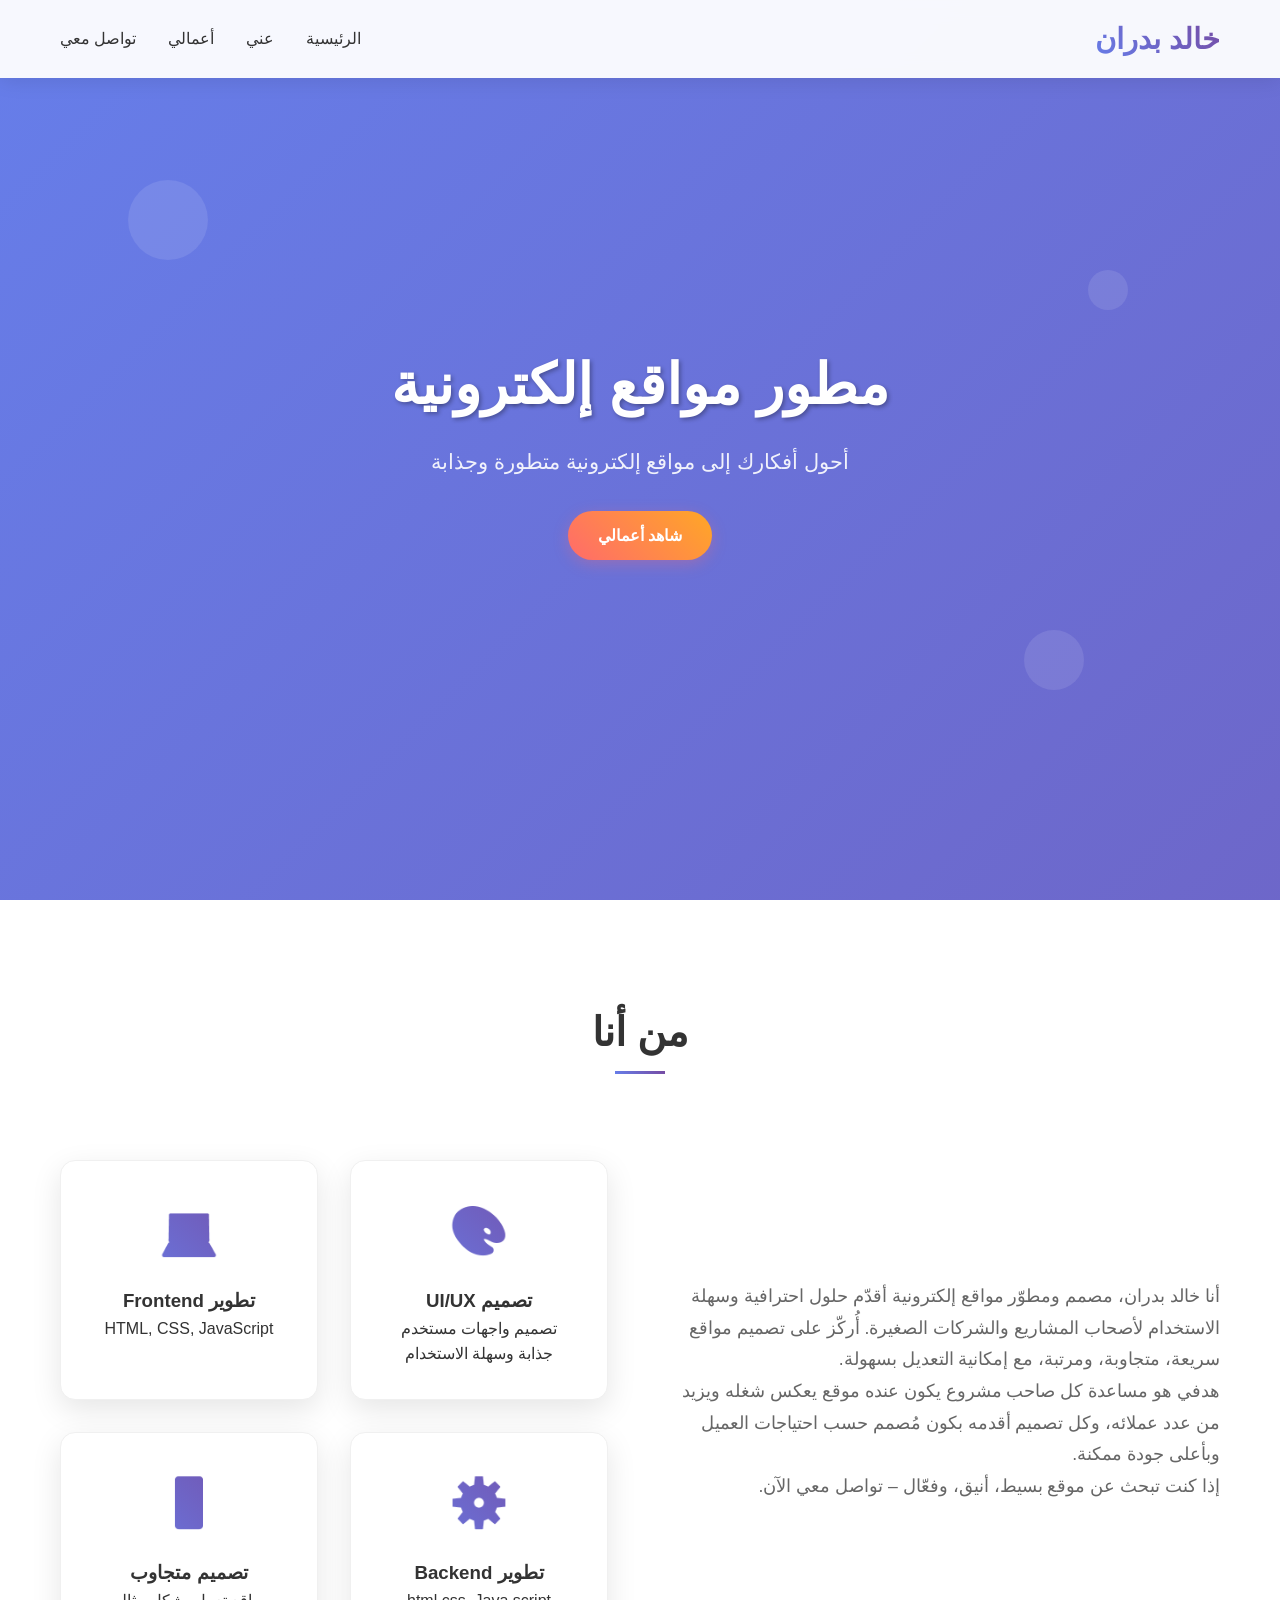
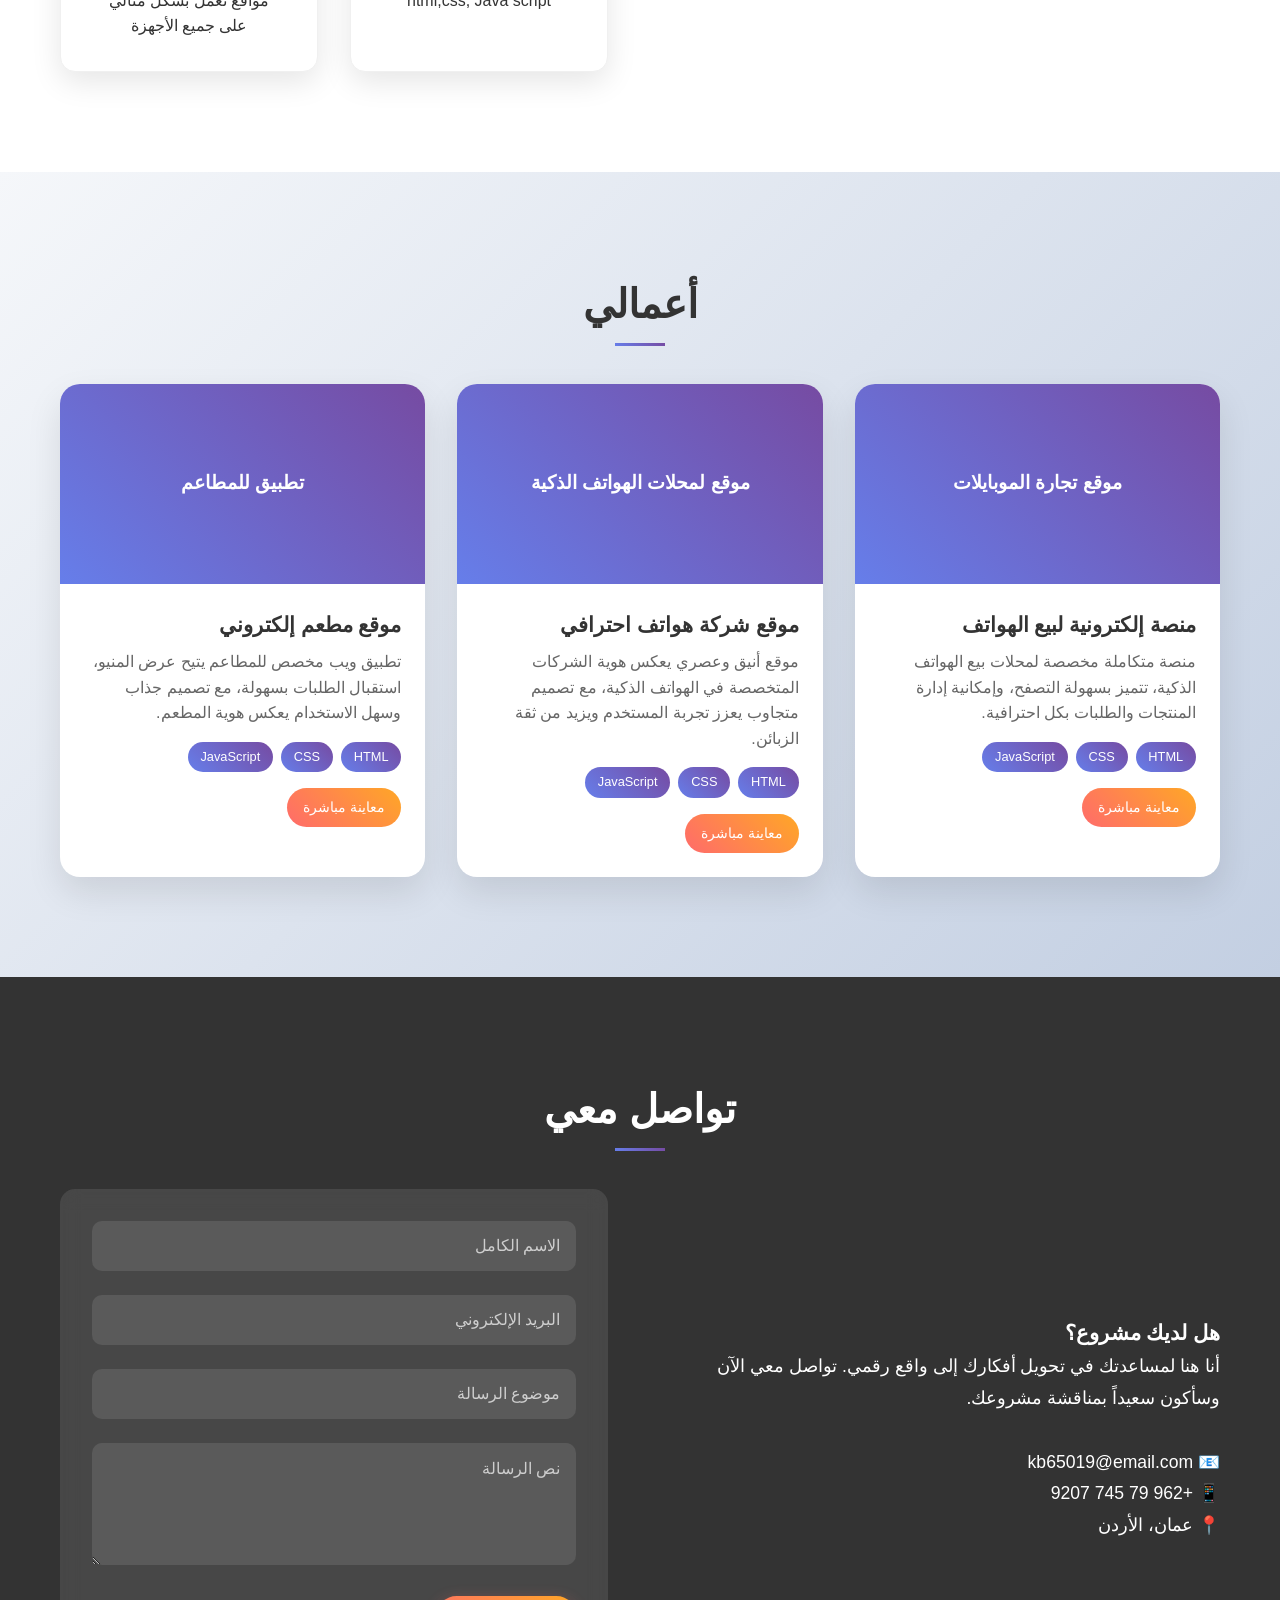
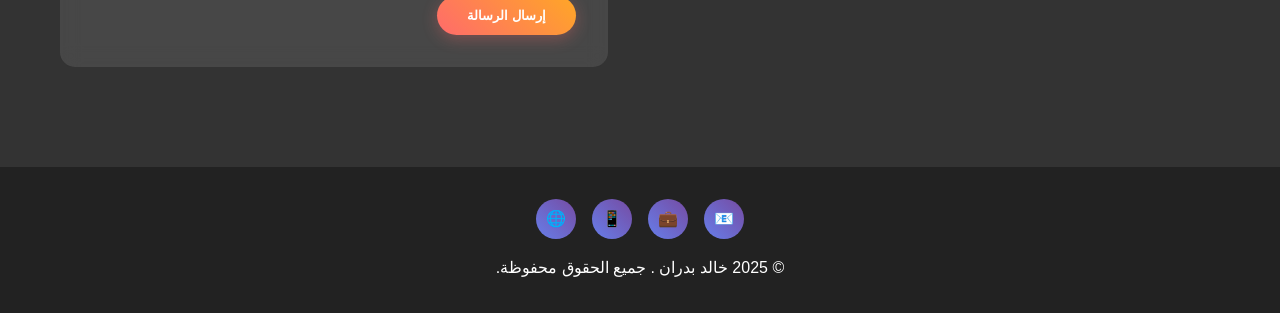
==== index.html @ 460229c9 "Add files via upload" ====
<!DOCTYPE html>
<html lang="ar" dir="rtl">
<head>
    <meta charset="UTF-8">
    <meta name="viewport" content="width=device-width, initial-scale=1.0">
    <title>خالد بدران - مطور مواقع إلكترونية</title>
    <style>
        * {
            margin: 0;
            padding: 0;
            box-sizing: border-box;
        }

        body {
            font-family: 'Cairo', 'Segoe UI', Tahoma, Geneva, Verdana, sans-serif;
            line-height: 1.6;
            color: #333;
            background: linear-gradient(135deg, #667eea 0%, #764ba2 100%);
            overflow-x: hidden;
        }

        .container {
            max-width: 1200px;
            margin: 0 auto;
            padding: 0 20px;
        }

        /* Header */
        header {
            position: fixed;
            top: 0;
            width: 100%;
            background: rgba(255, 255, 255, 0.95);
            backdrop-filter: blur(10px);
            z-index: 1000;
            padding: 1rem 0;
            box-shadow: 0 2px 20px rgba(0, 0, 0, 0.1);
            transition: all 0.3s ease;
        }

        nav {
            display: flex;
            justify-content: space-between;
            align-items: center;
        }

        .logo {
            font-size: 1.8rem;
            font-weight: bold;
            background: linear-gradient(45deg, #667eea, #764ba2);
            -webkit-background-clip: text;
            -webkit-text-fill-color: transparent;
            background-clip: text;
        }

        .nav-links {
            display: flex;
            list-style: none;
            gap: 2rem;
        }

        .nav-links a {
            text-decoration: none;
            color: #333;
            font-weight: 500;
            transition: all 0.3s ease;
            position: relative;
        }

        .nav-links a::after {
            content: '';
            position: absolute;
            bottom: -5px;
            left: 0;
            width: 0;
            height: 2px;
            background: linear-gradient(45deg, #667eea, #764ba2);
            transition: width 0.3s ease;
        }

        .nav-links a:hover::after {
            width: 100%;
        }

        /* Hero Section */
        .hero {
            height: 100vh;
            display: flex;
            align-items: center;
            position: relative;
            overflow: hidden;
        }

        .hero-content {
            text-align: center;
            color: white;
            z-index: 2;
            animation: fadeInUp 1s ease-out;
        }

        .hero h1 {
            font-size: 3.5rem;
            margin-bottom: 1rem;
            text-shadow: 2px 2px 4px rgba(0, 0, 0, 0.3);
        }

        .hero p {
            font-size: 1.3rem;
            margin-bottom: 2rem;
            opacity: 0.9;
        }

        .btn {
            display: inline-block;
            padding: 12px 30px;
            background: linear-gradient(45deg, #ff6b6b, #ffa726);
            color: white;
            text-decoration: none;
            border-radius: 50px;
            font-weight: bold;
            transition: all 0.3s ease;
            box-shadow: 0 4px 15px rgba(255, 107, 107, 0.3);
            border: none;
            cursor: pointer;
        }

        .btn:hover {
            transform: translateY(-2px);
            box-shadow: 0 8px 25px rgba(255, 107, 107, 0.4);
        }

        /* Floating Elements */
        .floating-element {
            position: absolute;
            background: rgba(255, 255, 255, 0.1);
            border-radius: 50%;
            animation: float 6s ease-in-out infinite;
        }

        .floating-element:nth-child(1) {
            width: 80px;
            height: 80px;
            top: 20%;
            left: 10%;
            animation-delay: 0s;
        }

        .floating-element:nth-child(2) {
            width: 60px;
            height: 60px;
            top: 70%;
            left: 80%;
            animation-delay: 2s;
        }

        .floating-element:nth-child(3) {
            width: 40px;
            height: 40px;
            top: 30%;
            left: 85%;
            animation-delay: 4s;
        }

        /* About Section */
        .about {
            padding: 100px 0;
            background: white;
        }

        .section-title {
            text-align: center;
            font-size: 2.5rem;
            margin-bottom: 3rem;
            color: #333;
            position: relative;
        }

        .section-title::after {
            content: '';
            position: absolute;
            bottom: -10px;
            left: 50%;
            transform: translateX(-50%);
            width: 50px;
            height: 3px;
            background: linear-gradient(45deg, #667eea, #764ba2);
        }

        .about-content {
            display: grid;
            grid-template-columns: 1fr 1fr;
            gap: 4rem;
            align-items: center;
        }

        .about-text {
            font-size: 1.1rem;
            line-height: 1.8;
            color: #666;
        }

        .skills {
            display: grid;
            grid-template-columns: repeat(auto-fit, minmax(250px, 1fr));
            gap: 2rem;
            margin-top: 3rem;
        }

        .skill-card {
            background: white;
            padding: 2rem;
            border-radius: 15px;
            text-align: center;
            box-shadow: 0 10px 30px rgba(0, 0, 0, 0.1);
            transition: all 0.3s ease;
            border: 1px solid #f0f0f0;
        }

        .skill-card:hover {
            transform: translateY(-10px);
            box-shadow: 0 20px 40px rgba(0, 0, 0, 0.15);
        }

        .skill-icon {
            font-size: 3rem;
            margin-bottom: 1rem;
            background: linear-gradient(45deg, #667eea, #764ba2);
            -webkit-background-clip: text;
            -webkit-text-fill-color: transparent;
            background-clip: text;
        }

        /* Portfolio Section */
        .portfolio {
            padding: 100px 0;
            background: linear-gradient(135deg, #f5f7fa 0%, #c3cfe2 100%);
        }

        .portfolio-grid {
            display: grid;
            grid-template-columns: repeat(auto-fit, minmax(350px, 1fr));
            gap: 2rem;
            margin-top: 3rem;
        }

        .portfolio-item {
            background: white;
            border-radius: 20px;
            overflow: hidden;
            box-shadow: 0 15px 35px rgba(0, 0, 0, 0.1);
            transition: all 0.3s ease;
            position: relative;
        }

        .portfolio-item:hover {
            transform: translateY(-10px);
            box-shadow: 0 25px 50px rgba(0, 0, 0, 0.15);
        }

        .portfolio-image {
            height: 200px;
            background: linear-gradient(45deg, #667eea, #764ba2);
            display: flex;
            align-items: center;
            justify-content: center;
            color: white;
            font-size: 1.2rem;
            font-weight: bold;
        }

        .portfolio-content {
            padding: 1.5rem;
        }

        .portfolio-content h3 {
            font-size: 1.3rem;
            margin-bottom: 0.5rem;
            color: #333;
        }

        .portfolio-content p {
            color: #666;
            margin-bottom: 1rem;
        }

        .portfolio-tech {
            display: flex;
            flex-wrap: wrap;
            gap: 0.5rem;
            margin-bottom: 1rem;
        }

        .tech-tag {
            background: linear-gradient(45deg, #667eea, #764ba2);
            color: white;
            padding: 0.3rem 0.8rem;
            border-radius: 20px;
            font-size: 0.8rem;
            font-weight: 500;
        }

        .portfolio-links {
            display: flex;
            gap: 1rem;
            margin-top: 1rem;
        }

        .portfolio-link {
            display: inline-block;
            padding: 0.5rem 1rem;
            background: linear-gradient(45deg, #667eea, #764ba2);
            color: white;
            text-decoration: none;
            border-radius: 25px;
            font-size: 0.9rem;
            font-weight: 500;
            transition: all 0.3s ease;
        }

        .portfolio-link:hover {
            transform: translateY(-2px);
            box-shadow: 0 5px 15px rgba(102, 126, 234, 0.3);
        }

        .portfolio-link.demo {
            background: linear-gradient(45deg, #ff6b6b, #ffa726);
        }

        .portfolio-link.code {
            background: linear-gradient(45deg, #4CAF50, #45a049);
        }

        /* Contact Section */
        .contact {
            padding: 100px 0;
            background: #333;
            color: white;
        }

        .contact-content {
            display: grid;
            grid-template-columns: 1fr 1fr;
            gap: 4rem;
            align-items: center;
        }

        .contact-info {
            font-size: 1.1rem;
            line-height: 1.8;
        }

        .contact-form {
            background: rgba(255, 255, 255, 0.1);
            padding: 2rem;
            border-radius: 15px;
            backdrop-filter: blur(10px);
        }

        .form-group {
            margin-bottom: 1.5rem;
        }

        .form-group input,
        .form-group textarea {
            width: 100%;
            padding: 1rem;
            border: none;
            border-radius: 10px;
            background: rgba(255, 255, 255, 0.1);
            color: white;
            font-size: 1rem;
            font-family: inherit;
        }

        .form-group input::placeholder,
        .form-group textarea::placeholder {
            color: rgba(255, 255, 255, 0.7);
        }

        .form-group input:focus,
        .form-group textarea:focus {
            outline: none;
            background: rgba(255, 255, 255, 0.2);
        }

        .form-status {
            margin-top: 1rem;
            padding: 1rem;
            border-radius: 10px;
            display: none;
        }

        .form-status.success {
            background: rgba(76, 175, 80, 0.2);
            border: 1px solid #4CAF50;
            color: #4CAF50;
        }

        .form-status.error {
            background: rgba(244, 67, 54, 0.2);
            border: 1px solid #f44336;
            color: #f44336;
        }

        /* Footer */
        footer {
            background: #222;
            color: white;
            text-align: center;
            padding: 2rem 0;
        }

        .social-links {
            display: flex;
            justify-content: center;
            gap: 1rem;
            margin-bottom: 1rem;
        }

        .social-links a {
            display: inline-block;
            width: 40px;
            height: 40px;
            background: linear-gradient(45deg, #667eea, #764ba2);
            color: white;
            text-decoration: none;
            border-radius: 50%;
            display: flex;
            align-items: center;
            justify-content: center;
            transition: all 0.3s ease;
        }

        .social-links a:hover {
            transform: translateY(-3px);
            box-shadow: 0 5px 15px rgba(102, 126, 234, 0.4);
        }

        /* Animations */
        @keyframes fadeInUp {
            from {
                opacity: 0;
                transform: translateY(30px);
            }
            to {
                opacity: 1;
                transform: translateY(0);
            }
        }

        @keyframes float {
            0%, 100% { transform: translateY(0px); }
            50% { transform: translateY(-20px); }
        }

        /* Responsive Design */
        @media (max-width: 768px) {
            .nav-links {
                display: none;
            }

            .hero h1 {
                font-size: 2.5rem;
            }

            .about-content,
            .contact-content {
                grid-template-columns: 1fr;
                gap: 2rem;
            }

            .portfolio-grid {
                grid-template-columns: 1fr;
            }

            .portfolio-links {
                flex-direction: column;
            }
        }

        /* Smooth Scrolling */
        html {
            scroll-behavior: smooth;
        }

        /* Loading Animation */
        .loading {
            position: fixed;
            top: 0;
            left: 0;
            width: 100%;
            height: 100%;
            background: linear-gradient(135deg, #667eea 0%, #764ba2 100%);
            display: flex;
            justify-content: center;
            align-items: center;
            z-index: 9999;
            animation: fadeOut 2s ease-in-out 1s forwards;
        }

        .loader {
            width: 50px;
            height: 50px;
            border: 3px solid rgba(255, 255, 255, 0.3);
            border-top: 3px solid white;
            border-radius: 50%;
            animation: spin 1s linear infinite;
        }

        @keyframes spin {
            0% { transform: rotate(0deg); }
            100% { transform: rotate(360deg); }
        }

        @keyframes fadeOut {
            to {
                opacity: 0;
                visibility: hidden;
            }
        }
    </style>
</head>
<body>
    <!-- Loading Screen -->
    <div class="loading">
        <div class="loader"></div>
    </div>

    <!-- Header -->
    <header>
        <nav class="container">
            <div class="logo">خالد بدران</div>
            <ul class="nav-links">
                <li><a href="#home">الرئيسية</a></li>
                <li><a href="#about">عني</a></li>
                <li><a href="#portfolio">أعمالي</a></li>
                <li><a href="#contact">تواصل معي</a></li>
            </ul>
        </nav>
    </header>

    <!-- Hero Section -->
    <section id="home" class="hero">
        <div class="floating-element"></div>
        <div class="floating-element"></div>
        <div class="floating-element"></div>
        <div class="container">
            <div class="hero-content">
                <h1>مطور مواقع إلكترونية</h1>
                <p>أحول أفكارك إلى مواقع إلكترونية متطورة وجذابة</p>
                <a href="#portfolio" class="btn">شاهد أعمالي</a>
            </div>
        </div>
    </section>

    <!-- About Section -->
    <section id="about" class="about">
        <div class="container">
            <h2 class="section-title">من أنا</h2>
            <div class="about-content">
                <div class="about-text">
                    <p>أنا خالد بدران، مصمم ومطوّر مواقع إلكترونية أقدّم حلول احترافية وسهلة الاستخدام لأصحاب المشاريع والشركات الصغيرة. أُركّز على تصميم مواقع سريعة، متجاوبة، ومرتبة، مع إمكانية التعديل بسهولة.</p>
                    <p>هدفي هو مساعدة كل صاحب مشروع يكون عنده موقع يعكس شغله ويزيد من عدد عملائه، وكل تصميم أقدمه بكون مُصمم حسب احتياجات العميل وبأعلى جودة ممكنة.</p>
                    <p>إذا كنت تبحث عن موقع بسيط، أنيق، وفعّال – تواصل معي الآن.</p>
                </div>
                <div class="skills">
                    <div class="skill-card">
                        <div class="skill-icon">🎨</div>
                        <h3>تصميم UI/UX</h3>
                        <p>تصميم واجهات مستخدم جذابة وسهلة الاستخدام</p>
                    </div>
                    <div class="skill-card">
                        <div class="skill-icon">💻</div>
                        <h3>تطوير Frontend</h3>
                        <p>HTML, CSS, JavaScript</p>
                    </div>
                    <div class="skill-card">
                        <div class="skill-icon">⚙️</div>
                        <h3>تطوير Backend</h3>
                        <p>html,css, Java script</p>
                    </div>
                    <div class="skill-card">
                        <div class="skill-icon">📱</div>
                        <h3>تصميم متجاوب</h3>
                        <p>مواقع تعمل بشكل مثالي على جميع الأجهزة</p>
                    </div>
                </div>
            </div>
        </div>
    </section>

<!-- Portfolio Section -->
<section id="portfolio" class="portfolio">
    <div class="container">
        <h2 class="section-title">أعمالي</h2>
        <div class="portfolio-grid">

            <!-- Project 1 -->
            <div class="portfolio-item">
                <div class="portfolio-image">موقع تجارة الموبايلات</div>
                <div class="portfolio-content">
                    <h3>منصة إلكترونية لبيع الهواتف</h3>
                    <p>منصة متكاملة مخصصة لمحلات بيع الهواتف الذكية، تتميز بسهولة التصفح، وإمكانية إدارة المنتجات والطلبات بكل احترافية.</p>
                    <div class="portfolio-tech">
                        <span class="tech-tag">HTML</span>
                        <span class="tech-tag">CSS</span>
                        <span class="tech-tag">JavaScript</span>
                    </div>
                    <div class="portfolio-links">
                        <a href="for phones.html" class="portfolio-link demo" target="_blank">معاينة مباشرة</a>
                    </div>
                </div>
            </div>

            <!-- Project 2 -->
            <div class="portfolio-item">
                <div class="portfolio-image">موقع لمحلات الهواتف الذكية</div>
                <div class="portfolio-content">
                    <h3>موقع شركة هواتف احترافي</h3>
                    <p>موقع أنيق وعصري يعكس هوية الشركات المتخصصة في الهواتف الذكية، مع تصميم متجاوب يعزز تجربة المستخدم ويزيد من ثقة الزبائن.</p>
                    <div class="portfolio-tech">
                        <span class="tech-tag">HTML</span>
                        <span class="tech-tag">CSS</span>
                        <span class="tech-tag">JavaScript</span>
                    </div>
                    <div class="portfolio-links">
                        <a href="زاويه apple.html" class="portfolio-link demo" target="_blank">معاينة مباشرة</a>
                    </div>
                </div>
            </div>

            <!-- Project 3 -->
            <div class="portfolio-item">
                <div class="portfolio-image">تطبيق للمطاعم</div>
                <div class="portfolio-content">
                    <h3>موقع مطعم إلكتروني</h3>
                    <p>تطبيق ويب مخصص للمطاعم يتيح عرض المنيو، استقبال الطلبات بسهولة، مع تصميم جذاب وسهل الاستخدام يعكس هوية المطعم.</p>
                    <div class="portfolio-tech">
                        <span class="tech-tag">HTML</span>
                        <span class="tech-tag">CSS</span>
                        <span class="tech-tag">JavaScript</span>
                    </div>
                    <div class="portfolio-links">
                        <a href="مطعم الذواقه.html" class="portfolio-link demo" target="_blank">معاينة مباشرة</a>
                    </div>
                </div>
            </div>

        </div>
    </div>
</section>


    <!-- Contact Section -->
    <section id="contact" class="contact">
        <div class="container">
            <h2 class="section-title" style="color: white;">تواصل معي</h2>
            <div class="contact-content">
                <div class="contact-info">
                    <h3>هل لديك مشروع؟</h3>
                    <p>أنا هنا لمساعدتك في تحويل أفكارك إلى واقع رقمي. تواصل معي الآن وسأكون سعيداً بمناقشة مشروعك.</p>
                    <div style="margin-top: 2rem;">
                        <p>📧 kb65019@email.com</p>
                        <p>📱 +962 79 745 9207</p>
                        <p>📍 عمان، الأردن</p>
                    </div>
                </div>
                <form class="contact-form" action="https://formspree.io/f/manwznpz" method="POST">
                    <div class="form-group">
                        <input type="text" name="name" placeholder="الاسم الكامل" required>
                    </div>
                    <div class="form-group">
                        <input type="email" name="email" placeholder="البريد الإلكتروني" required>
                    </div>
                    <div class="form-group">
                        <input type="text" name="subject" placeholder="موضوع الرسالة" required>
                    </div>
                    <div class="form-group">
                        <textarea name="message" rows="5" placeholder="نص الرسالة" required></textarea>
                    </div>
                    <button type="submit" class="btn">إرسال الرسالة</button>
                    <div class="form-status" id="form-status"></div>
                </form>
            </div>
        </div>
    </section>

    <!-- Footer -->
    <footer>
        <div class="container">
            <div class="social-links">
                <a href="mailto:kb65019@email.com" title="البريد الإلكتروني">📧</a>
                <a href="https://linkedin.com/in/khaledbadrann" title="LinkedIn" target="_blank">💼</a>
                <a href="https://wa.me/962797459207" title="WhatsApp" target="_blank">📱</a>
                <a href="https://github.com/khaledbadrann" title="GitHub" target="_blank">🌐</a>
            </div>
            <p>&copy; 2025 خالد بدران . جميع الحقوق محفوظة.</p>
        </div>
    </footer>

    <script>
       // Smooth scrolling for navigation links
document.querySelectorAll('a[href^="#"]').forEach(anchor => {
    anchor.addEventListener('click', function (e) {
        e.preventDefault();
        document.querySelector(this.getAttribute('href')).scrollIntoView({
            behavior: 'smooth'
        });
    });
});

// Header background on scroll
window.addEventListener('scroll', function() {
    const header = document.querySelector('header');
    if (window.scrollY > 100) {
        header.style.background = 'rgba(255, 255, 255, 0.98)';
    } else {
        header.style.background = 'rgba(255, 255, 255, 0.95)';
    }
});

// Form submission with Formspree
document.querySelector('.contact-form').addEventListener('submit', function(e) {
    e.preventDefault();

    const form = this;
    const formStatus = document.getElementById('form-status');
    const submitButton = form.querySelector('button[type="submit"]');

    // Show loading state
    submitButton.textContent = 'جارٍ الإرسال...';
    submitButton.disabled = true;

    // Get form data
    const formData = new FormData(form);

    // Submit to Formspree
    fetch(form.action, {
        method: 'POST',
        body: formData,
        headers: {
            'Accept': 'application/json'
        }
    })
    .then(response => {
        if (response.ok) {
            formStatus.textContent = 'تم إرسال الرسالة بنجاح! سأتواصل معك قريباً.';
            formStatus.className = 'form-status success';
            formStatus.style.display = 'block';
            form.reset();
        } else {
            throw new Error('فشل في إرسال الرسالة');
        }
    })
    .catch(error => {
        formStatus.textContent = 'حدث خطأ في إرسال الرسالة. يرجى المحاولة مرة أخرى.';
        formStatus.className = 'form-status error';
        formStatus.style.display = 'block';
    })
    .finally(() => {
        // Reset button state
        submitButton.textContent = 'إرسال الرسالة';
        submitButton.disabled = false;
    });
});
    </script>
</body>
</html>
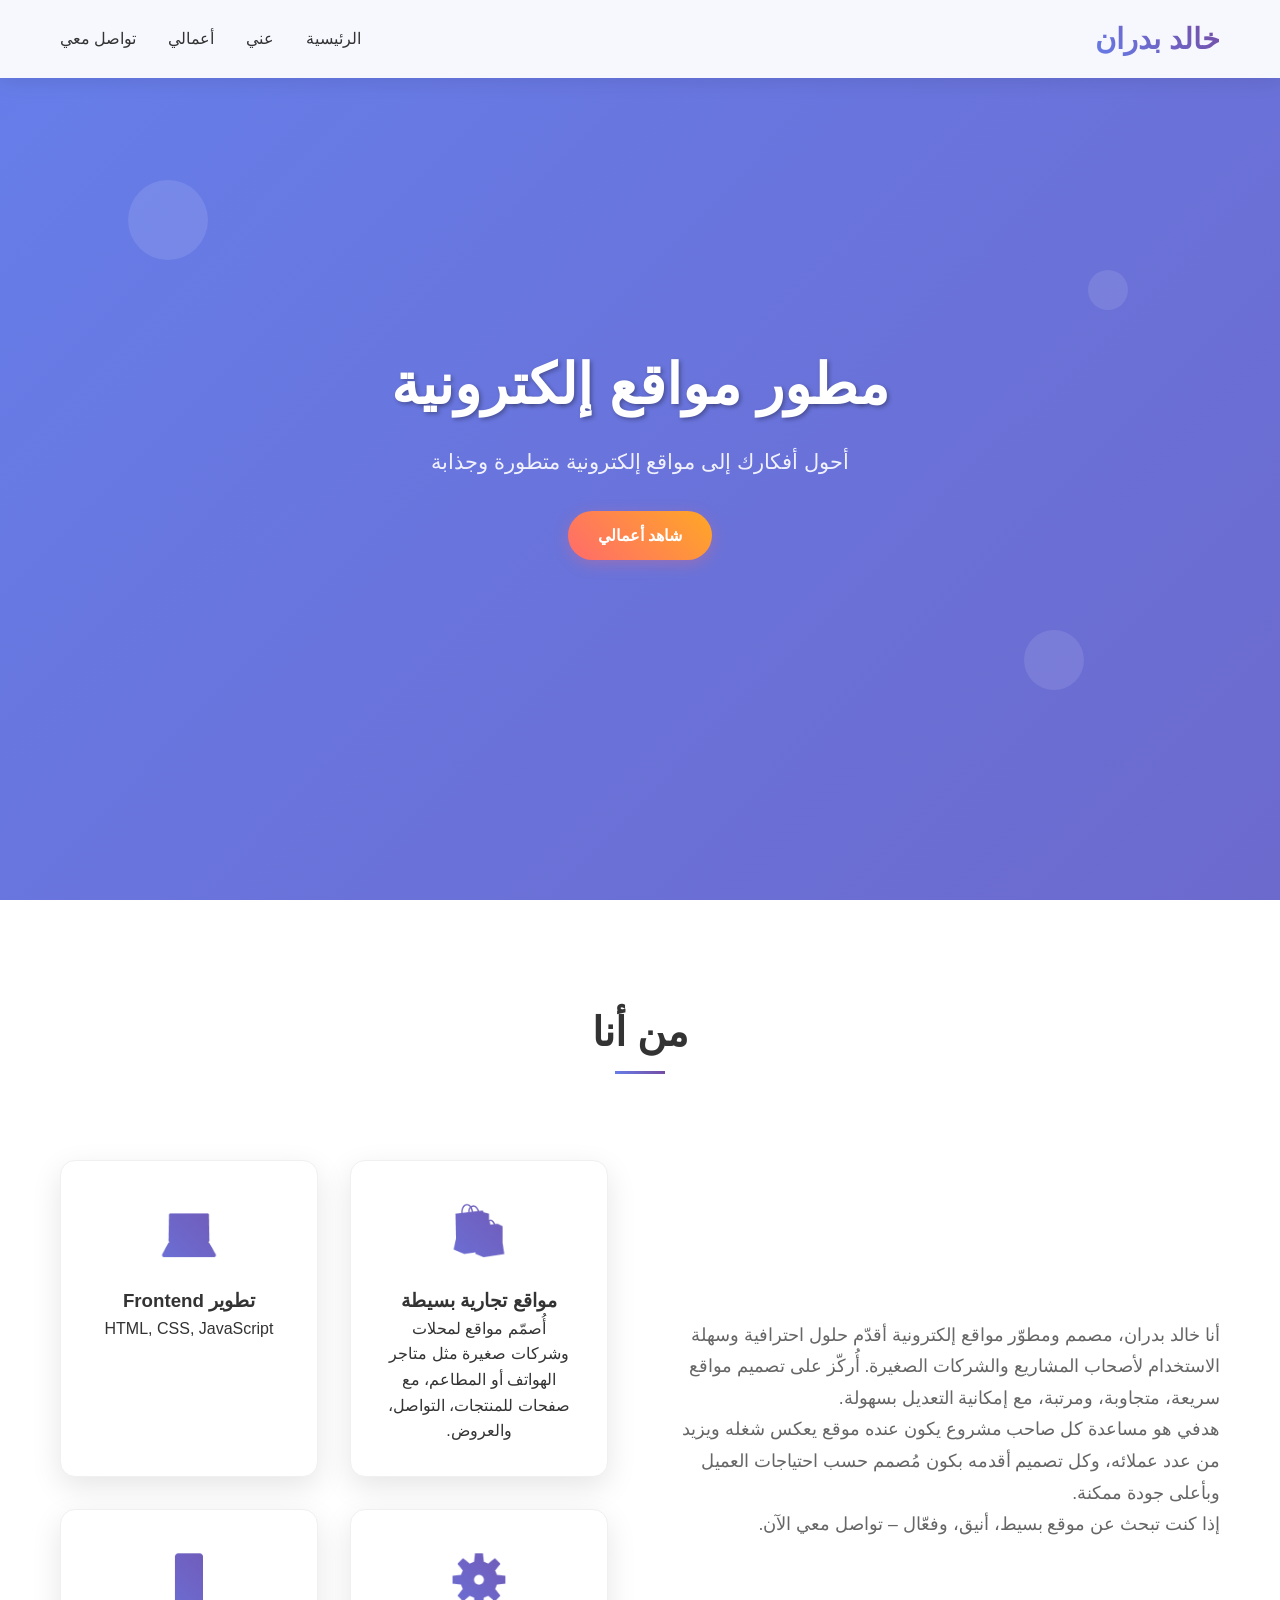
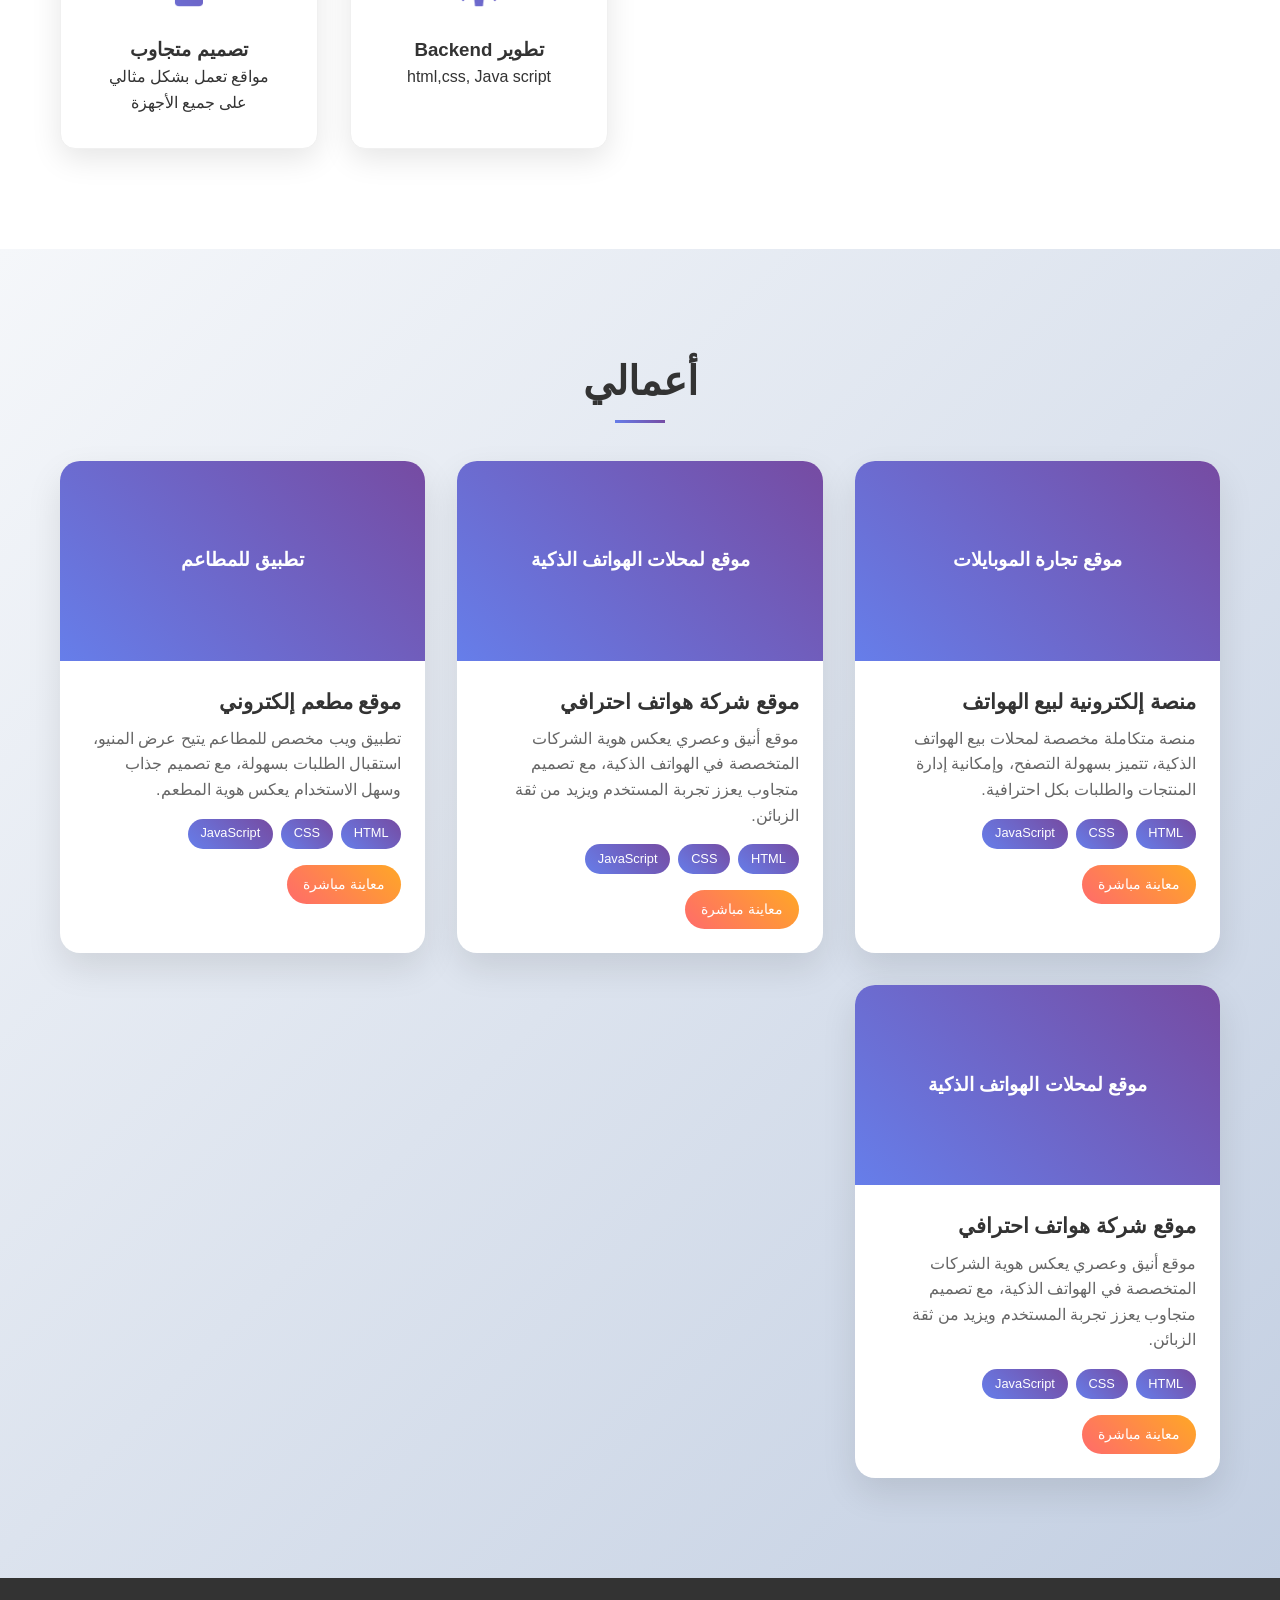
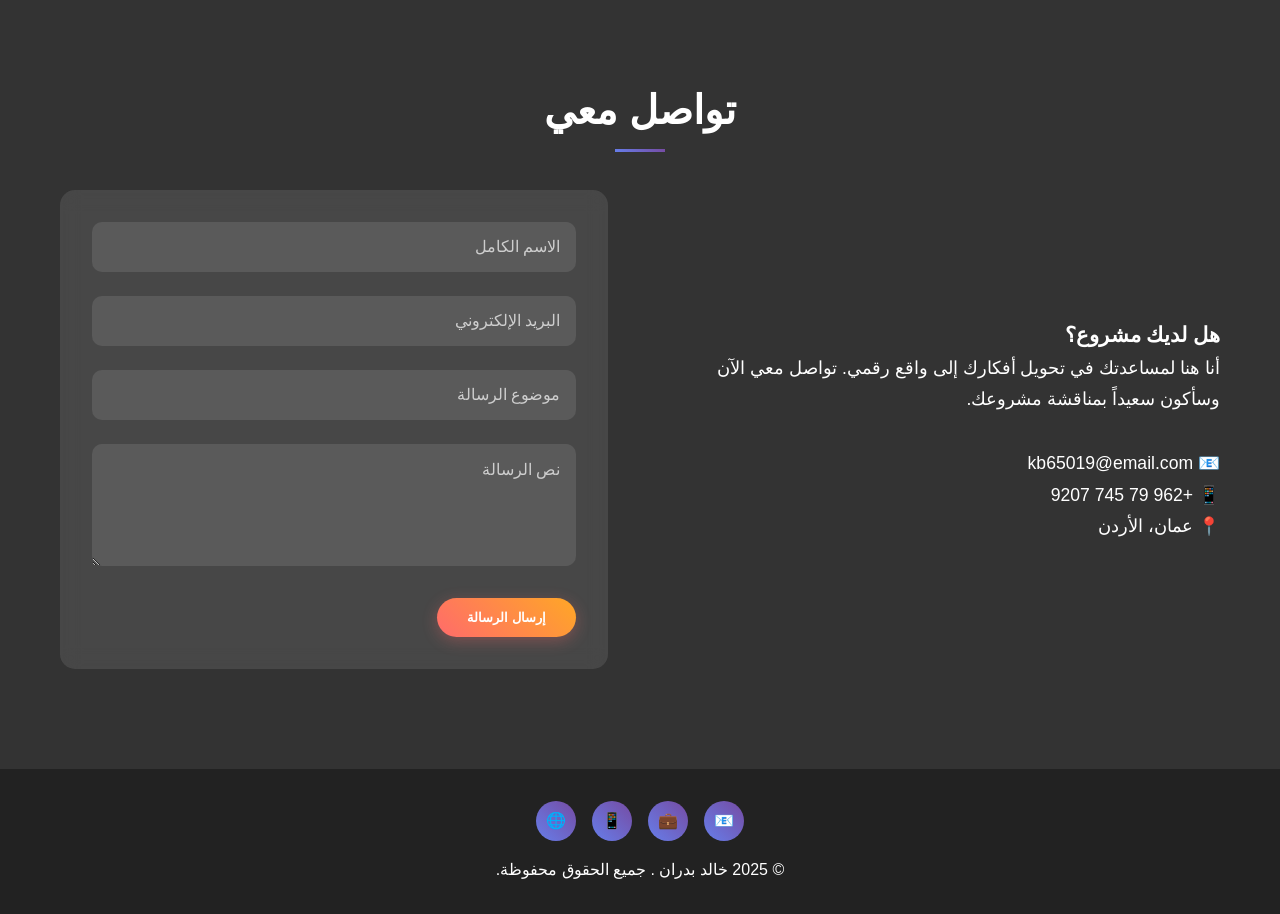
==== commit 1fad8e16: "Update index.html" ====
--- a/index.html
+++ b/index.html
@@ -565,9 +565,9 @@
                 </div>
                 <div class="skills">
                     <div class="skill-card">
-                        <div class="skill-icon">🎨</div>
-                        <h3>تصميم UI/UX</h3>
-                        <p>تصميم واجهات مستخدم جذابة وسهلة الاستخدام</p>
+                        <div class="skill-icon">🛍️</div>
+                        <h3>مواقع تجارية بسيطة</h3>
+                        <p>أُصمّم مواقع لمحلات وشركات صغيرة مثل متاجر الهواتف أو المطاعم، مع صفحات للمنتجات، التواصل، والعروض.</p>
                     </div>
                     <div class="skill-card">
                         <div class="skill-icon">💻</div>
@@ -642,6 +642,21 @@
                     </div>
                     <div class="portfolio-links">
                         <a href="مطعم الذواقه.html" class="portfolio-link demo" target="_blank">معاينة مباشرة</a>
+                    </div>
+                </div>
+            </div>
+                     <div class="portfolio-item">
+                <div class="portfolio-image">موقع لمحلات الهواتف الذكية</div>
+                <div class="portfolio-content">
+                    <h3>موقع شركة هواتف احترافي</h3>
+                    <p>موقع أنيق وعصري يعكس هوية الشركات المتخصصة في الهواتف الذكية، مع تصميم متجاوب يعزز تجربة المستخدم ويزيد من ثقة الزبائن.</p>
+                    <div class="portfolio-tech">
+                        <span class="tech-tag">HTML</span>
+                        <span class="tech-tag">CSS</span>
+                        <span class="tech-tag">JavaScript</span>
+                    </div>
+                    <div class="portfolio-links">
+                        <a href="tikzon.html" class="portfolio-link demo" target="_blank">معاينة مباشرة</a>
                     </div>
                 </div>
             </div>
@@ -765,4 +780,4 @@
 });
     </script>
 </body>
-</html>+</html>
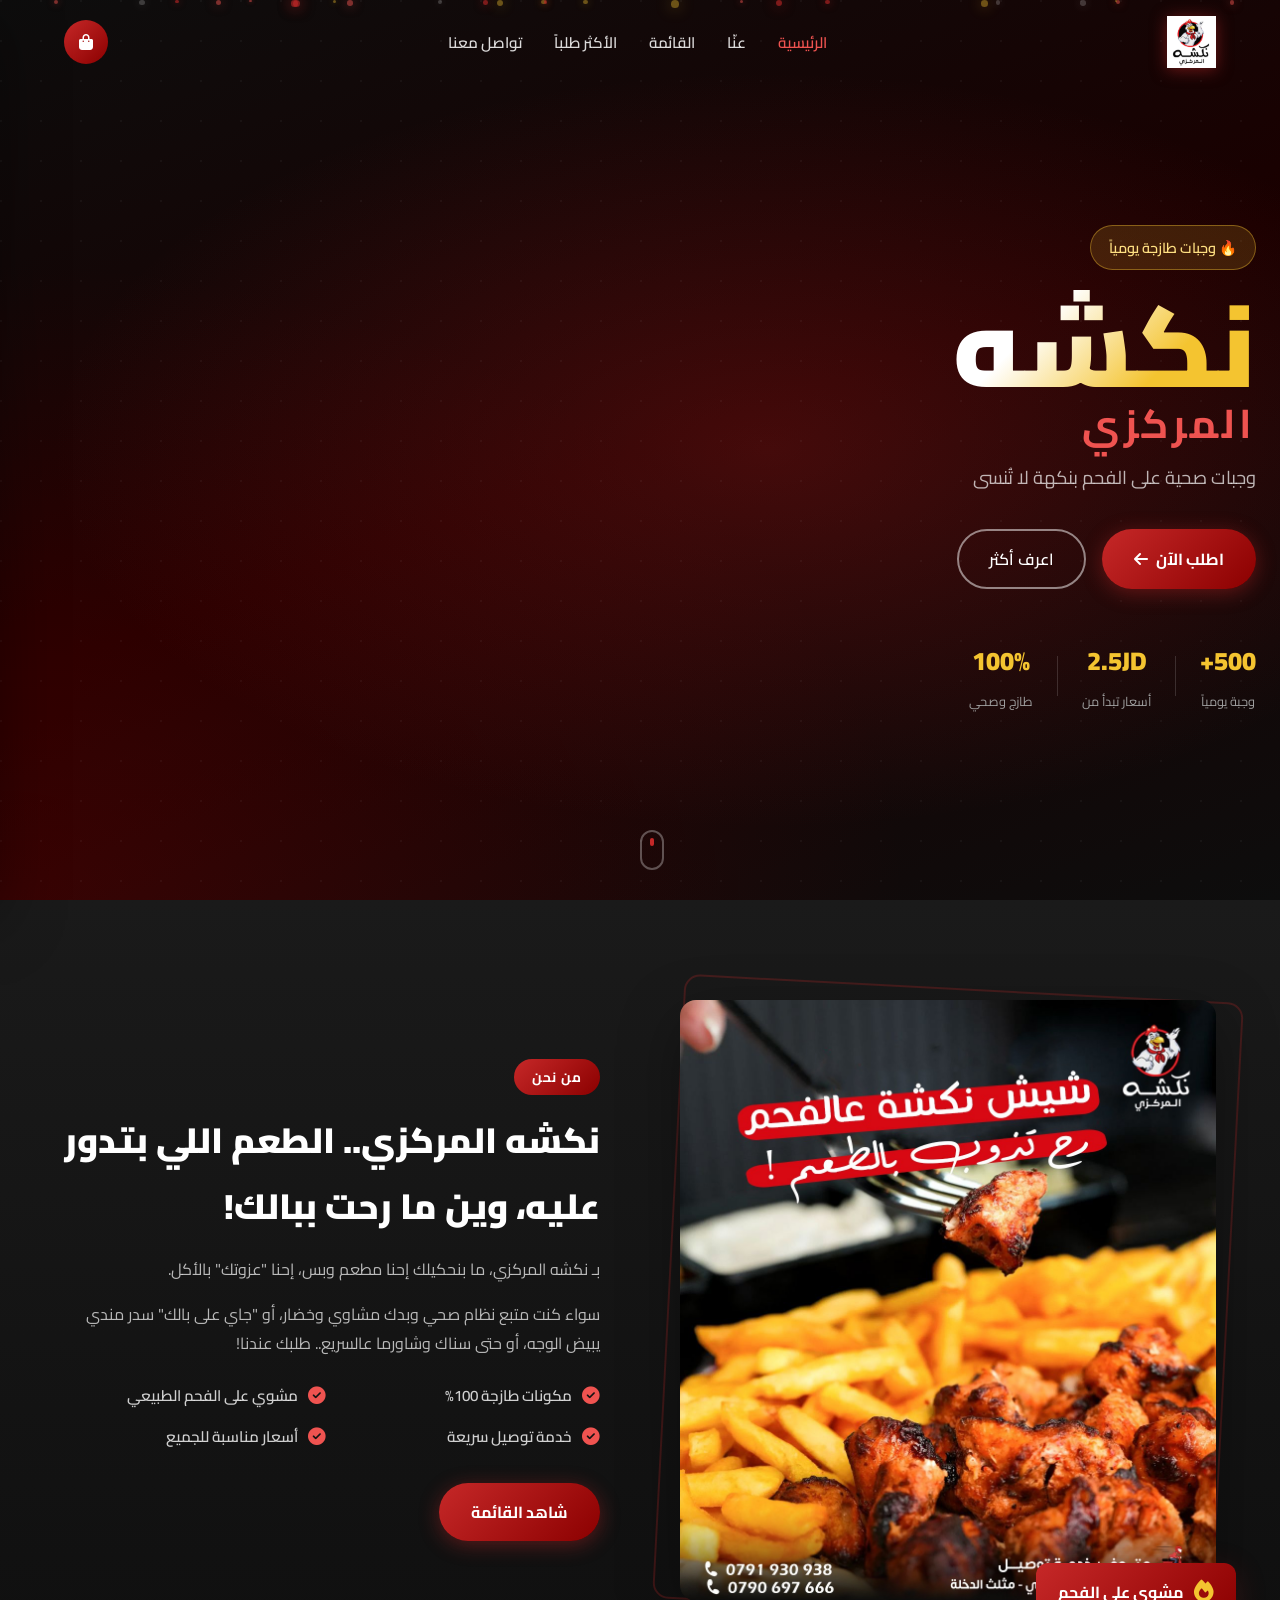
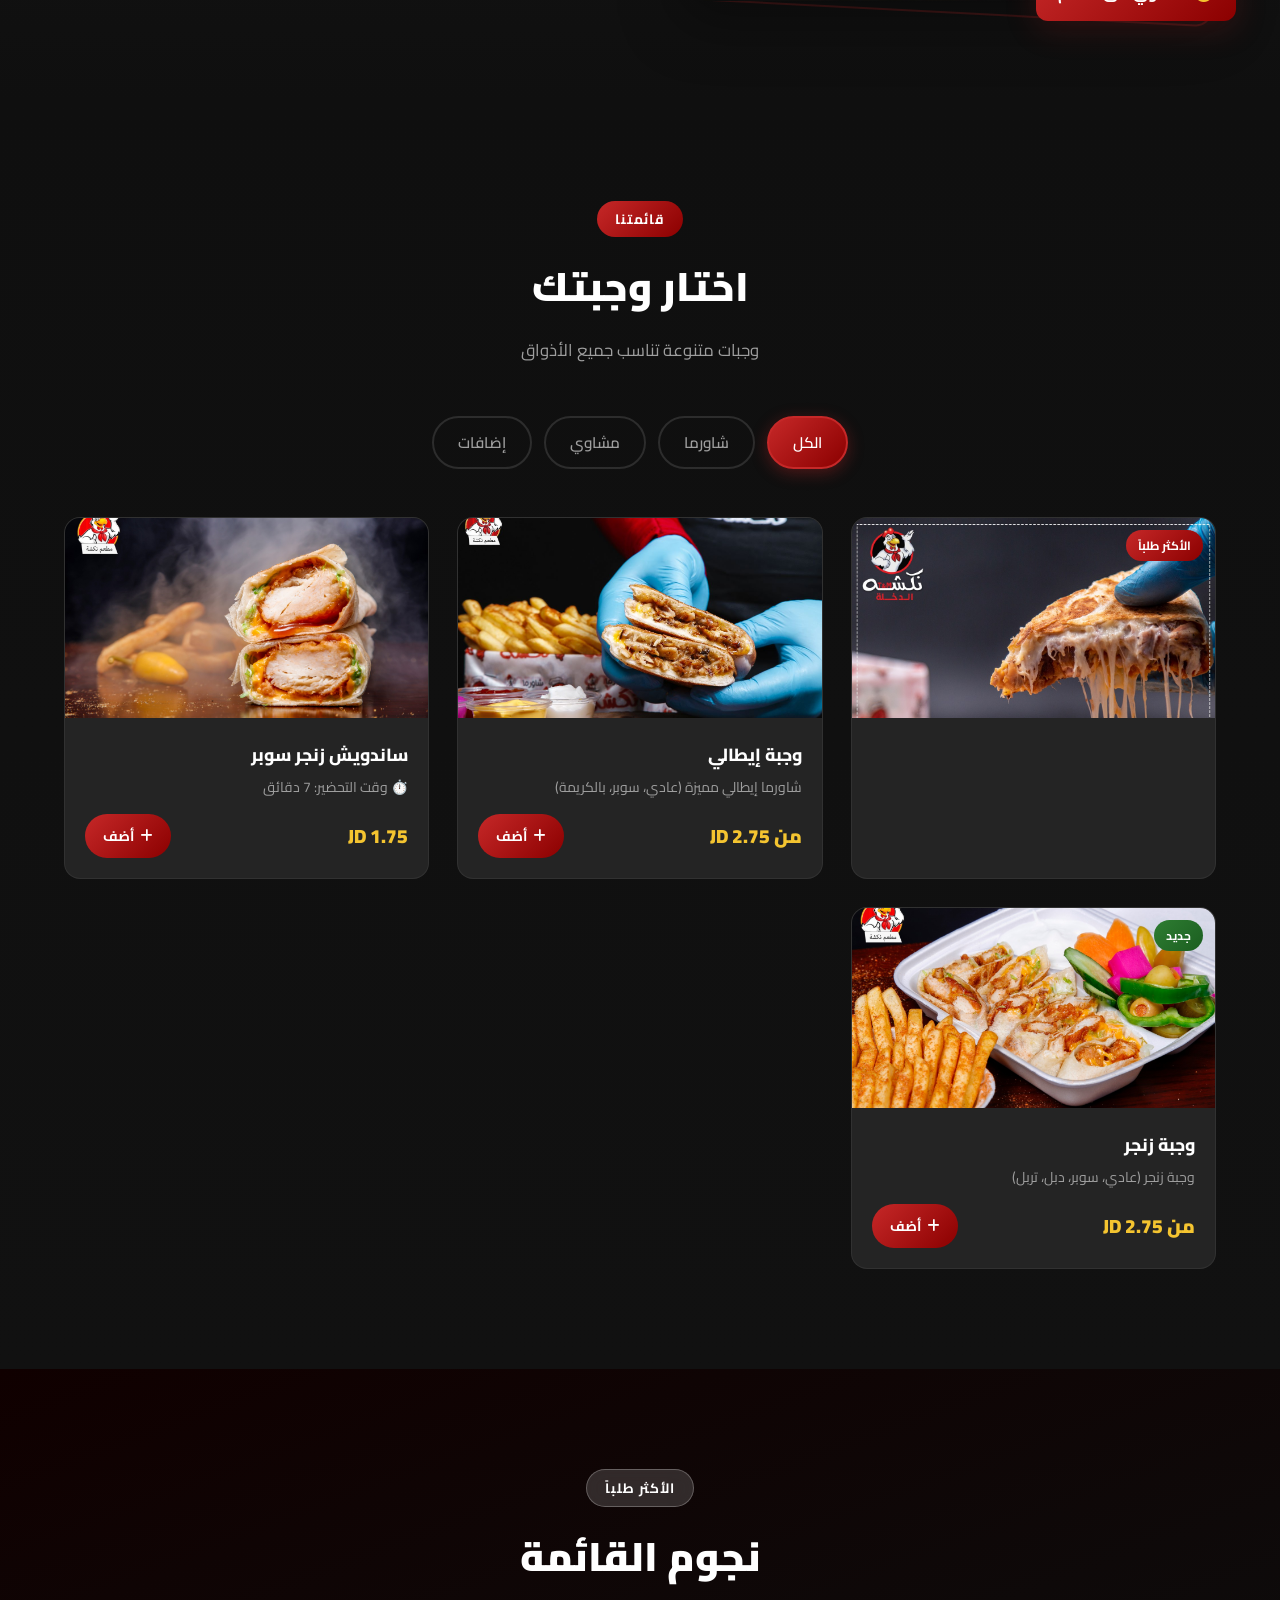
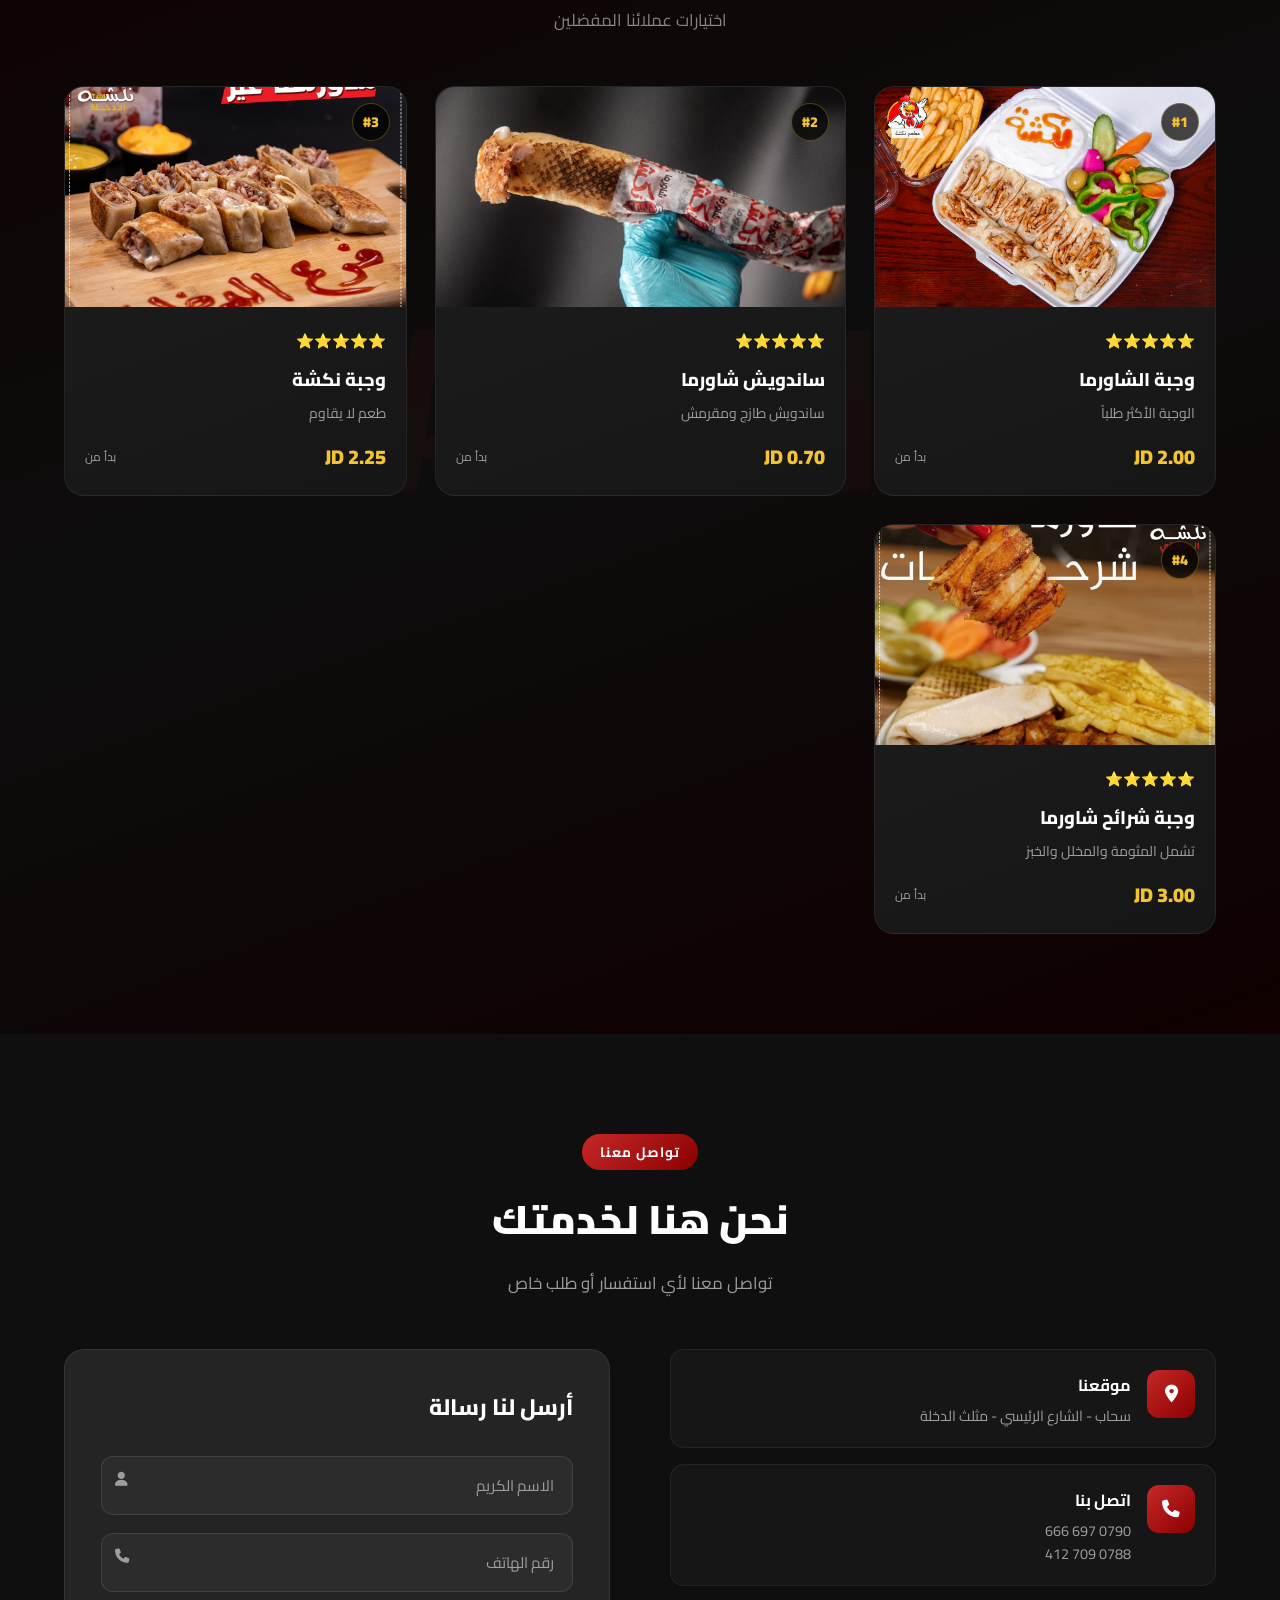
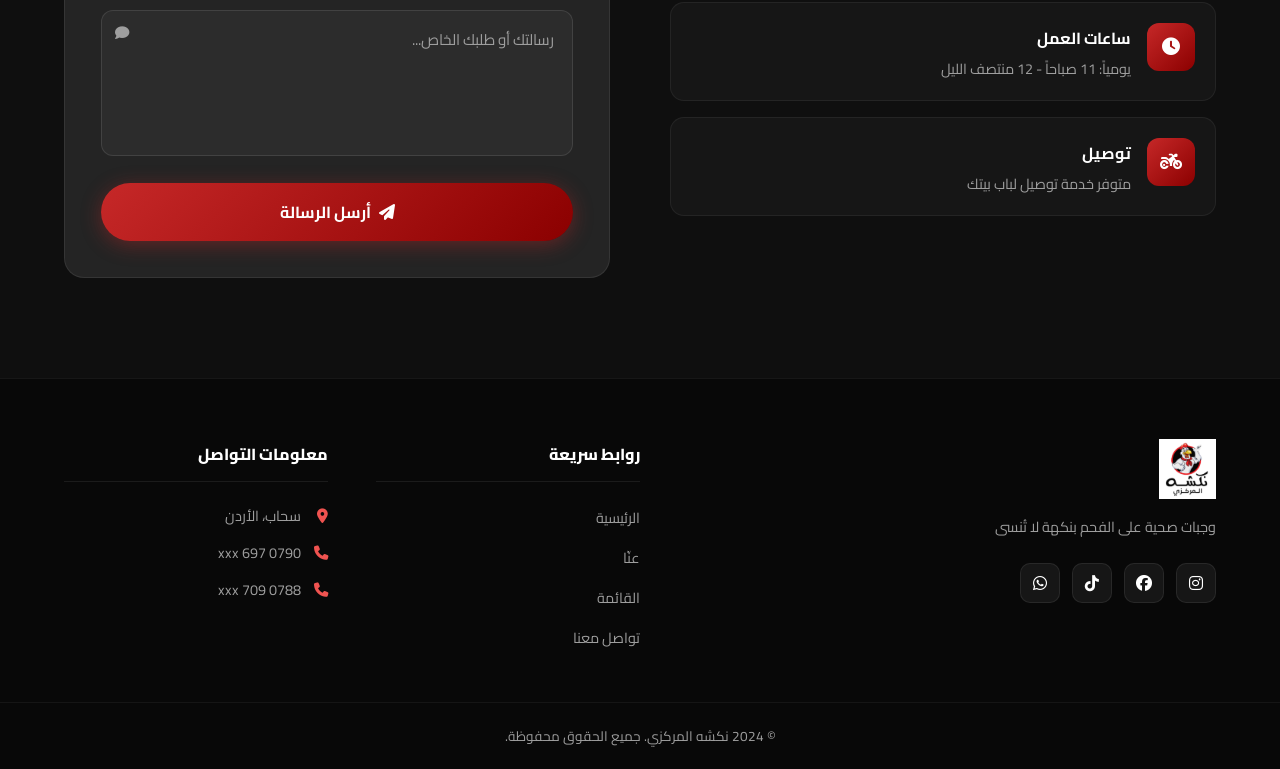
==== commit 45143284: "Add files via upload" ====
--- a/index.html
+++ b/index.html
@@ -1,783 +1,405 @@
 <!DOCTYPE html>
 <html lang="ar" dir="rtl">
 <head>
-    <meta charset="UTF-8">
-    <meta name="viewport" content="width=device-width, initial-scale=1.0">
-    <title>خالد بدران - مطور مواقع إلكترونية</title>
-    <style>
-        * {
-            margin: 0;
-            padding: 0;
-            box-sizing: border-box;
-        }
-
-        body {
-            font-family: 'Cairo', 'Segoe UI', Tahoma, Geneva, Verdana, sans-serif;
-            line-height: 1.6;
-            color: #333;
-            background: linear-gradient(135deg, #667eea 0%, #764ba2 100%);
-            overflow-x: hidden;
-        }
-
-        .container {
-            max-width: 1200px;
-            margin: 0 auto;
-            padding: 0 20px;
-        }
-
-        /* Header */
-        header {
-            position: fixed;
-            top: 0;
-            width: 100%;
-            background: rgba(255, 255, 255, 0.95);
-            backdrop-filter: blur(10px);
-            z-index: 1000;
-            padding: 1rem 0;
-            box-shadow: 0 2px 20px rgba(0, 0, 0, 0.1);
-            transition: all 0.3s ease;
-        }
-
-        nav {
-            display: flex;
-            justify-content: space-between;
-            align-items: center;
-        }
-
-        .logo {
-            font-size: 1.8rem;
-            font-weight: bold;
-            background: linear-gradient(45deg, #667eea, #764ba2);
-            -webkit-background-clip: text;
-            -webkit-text-fill-color: transparent;
-            background-clip: text;
-        }
-
-        .nav-links {
-            display: flex;
-            list-style: none;
-            gap: 2rem;
-        }
-
-        .nav-links a {
-            text-decoration: none;
-            color: #333;
-            font-weight: 500;
-            transition: all 0.3s ease;
-            position: relative;
-        }
-
-        .nav-links a::after {
-            content: '';
-            position: absolute;
-            bottom: -5px;
-            left: 0;
-            width: 0;
-            height: 2px;
-            background: linear-gradient(45deg, #667eea, #764ba2);
-            transition: width 0.3s ease;
-        }
-
-        .nav-links a:hover::after {
-            width: 100%;
-        }
-
-        /* Hero Section */
-        .hero {
-            height: 100vh;
-            display: flex;
-            align-items: center;
-            position: relative;
-            overflow: hidden;
-        }
-
-        .hero-content {
-            text-align: center;
-            color: white;
-            z-index: 2;
-            animation: fadeInUp 1s ease-out;
-        }
-
-        .hero h1 {
-            font-size: 3.5rem;
-            margin-bottom: 1rem;
-            text-shadow: 2px 2px 4px rgba(0, 0, 0, 0.3);
-        }
-
-        .hero p {
-            font-size: 1.3rem;
-            margin-bottom: 2rem;
-            opacity: 0.9;
-        }
-
-        .btn {
-            display: inline-block;
-            padding: 12px 30px;
-            background: linear-gradient(45deg, #ff6b6b, #ffa726);
-            color: white;
-            text-decoration: none;
-            border-radius: 50px;
-            font-weight: bold;
-            transition: all 0.3s ease;
-            box-shadow: 0 4px 15px rgba(255, 107, 107, 0.3);
-            border: none;
-            cursor: pointer;
-        }
-
-        .btn:hover {
-            transform: translateY(-2px);
-            box-shadow: 0 8px 25px rgba(255, 107, 107, 0.4);
-        }
-
-        /* Floating Elements */
-        .floating-element {
-            position: absolute;
-            background: rgba(255, 255, 255, 0.1);
-            border-radius: 50%;
-            animation: float 6s ease-in-out infinite;
-        }
-
-        .floating-element:nth-child(1) {
-            width: 80px;
-            height: 80px;
-            top: 20%;
-            left: 10%;
-            animation-delay: 0s;
-        }
-
-        .floating-element:nth-child(2) {
-            width: 60px;
-            height: 60px;
-            top: 70%;
-            left: 80%;
-            animation-delay: 2s;
-        }
-
-        .floating-element:nth-child(3) {
-            width: 40px;
-            height: 40px;
-            top: 30%;
-            left: 85%;
-            animation-delay: 4s;
-        }
-
-        /* About Section */
-        .about {
-            padding: 100px 0;
-            background: white;
-        }
-
-        .section-title {
-            text-align: center;
-            font-size: 2.5rem;
-            margin-bottom: 3rem;
-            color: #333;
-            position: relative;
-        }
-
-        .section-title::after {
-            content: '';
-            position: absolute;
-            bottom: -10px;
-            left: 50%;
-            transform: translateX(-50%);
-            width: 50px;
-            height: 3px;
-            background: linear-gradient(45deg, #667eea, #764ba2);
-        }
-
-        .about-content {
-            display: grid;
-            grid-template-columns: 1fr 1fr;
-            gap: 4rem;
-            align-items: center;
-        }
-
-        .about-text {
-            font-size: 1.1rem;
-            line-height: 1.8;
-            color: #666;
-        }
-
-        .skills {
-            display: grid;
-            grid-template-columns: repeat(auto-fit, minmax(250px, 1fr));
-            gap: 2rem;
-            margin-top: 3rem;
-        }
-
-        .skill-card {
-            background: white;
-            padding: 2rem;
-            border-radius: 15px;
-            text-align: center;
-            box-shadow: 0 10px 30px rgba(0, 0, 0, 0.1);
-            transition: all 0.3s ease;
-            border: 1px solid #f0f0f0;
-        }
-
-        .skill-card:hover {
-            transform: translateY(-10px);
-            box-shadow: 0 20px 40px rgba(0, 0, 0, 0.15);
-        }
-
-        .skill-icon {
-            font-size: 3rem;
-            margin-bottom: 1rem;
-            background: linear-gradient(45deg, #667eea, #764ba2);
-            -webkit-background-clip: text;
-            -webkit-text-fill-color: transparent;
-            background-clip: text;
-        }
-
-        /* Portfolio Section */
-        .portfolio {
-            padding: 100px 0;
-            background: linear-gradient(135deg, #f5f7fa 0%, #c3cfe2 100%);
-        }
-
-        .portfolio-grid {
-            display: grid;
-            grid-template-columns: repeat(auto-fit, minmax(350px, 1fr));
-            gap: 2rem;
-            margin-top: 3rem;
-        }
-
-        .portfolio-item {
-            background: white;
-            border-radius: 20px;
-            overflow: hidden;
-            box-shadow: 0 15px 35px rgba(0, 0, 0, 0.1);
-            transition: all 0.3s ease;
-            position: relative;
-        }
-
-        .portfolio-item:hover {
-            transform: translateY(-10px);
-            box-shadow: 0 25px 50px rgba(0, 0, 0, 0.15);
-        }
-
-        .portfolio-image {
-            height: 200px;
-            background: linear-gradient(45deg, #667eea, #764ba2);
-            display: flex;
-            align-items: center;
-            justify-content: center;
-            color: white;
-            font-size: 1.2rem;
-            font-weight: bold;
-        }
-
-        .portfolio-content {
-            padding: 1.5rem;
-        }
-
-        .portfolio-content h3 {
-            font-size: 1.3rem;
-            margin-bottom: 0.5rem;
-            color: #333;
-        }
-
-        .portfolio-content p {
-            color: #666;
-            margin-bottom: 1rem;
-        }
-
-        .portfolio-tech {
-            display: flex;
-            flex-wrap: wrap;
-            gap: 0.5rem;
-            margin-bottom: 1rem;
-        }
-
-        .tech-tag {
-            background: linear-gradient(45deg, #667eea, #764ba2);
-            color: white;
-            padding: 0.3rem 0.8rem;
-            border-radius: 20px;
-            font-size: 0.8rem;
-            font-weight: 500;
-        }
-
-        .portfolio-links {
-            display: flex;
-            gap: 1rem;
-            margin-top: 1rem;
-        }
-
-        .portfolio-link {
-            display: inline-block;
-            padding: 0.5rem 1rem;
-            background: linear-gradient(45deg, #667eea, #764ba2);
-            color: white;
-            text-decoration: none;
-            border-radius: 25px;
-            font-size: 0.9rem;
-            font-weight: 500;
-            transition: all 0.3s ease;
-        }
-
-        .portfolio-link:hover {
-            transform: translateY(-2px);
-            box-shadow: 0 5px 15px rgba(102, 126, 234, 0.3);
-        }
-
-        .portfolio-link.demo {
-            background: linear-gradient(45deg, #ff6b6b, #ffa726);
-        }
-
-        .portfolio-link.code {
-            background: linear-gradient(45deg, #4CAF50, #45a049);
-        }
-
-        /* Contact Section */
-        .contact {
-            padding: 100px 0;
-            background: #333;
-            color: white;
-        }
-
-        .contact-content {
-            display: grid;
-            grid-template-columns: 1fr 1fr;
-            gap: 4rem;
-            align-items: center;
-        }
-
-        .contact-info {
-            font-size: 1.1rem;
-            line-height: 1.8;
-        }
-
-        .contact-form {
-            background: rgba(255, 255, 255, 0.1);
-            padding: 2rem;
-            border-radius: 15px;
-            backdrop-filter: blur(10px);
-        }
-
-        .form-group {
-            margin-bottom: 1.5rem;
-        }
-
-        .form-group input,
-        .form-group textarea {
-            width: 100%;
-            padding: 1rem;
-            border: none;
-            border-radius: 10px;
-            background: rgba(255, 255, 255, 0.1);
-            color: white;
-            font-size: 1rem;
-            font-family: inherit;
-        }
-
-        .form-group input::placeholder,
-        .form-group textarea::placeholder {
-            color: rgba(255, 255, 255, 0.7);
-        }
-
-        .form-group input:focus,
-        .form-group textarea:focus {
-            outline: none;
-            background: rgba(255, 255, 255, 0.2);
-        }
-
-        .form-status {
-            margin-top: 1rem;
-            padding: 1rem;
-            border-radius: 10px;
-            display: none;
-        }
-
-        .form-status.success {
-            background: rgba(76, 175, 80, 0.2);
-            border: 1px solid #4CAF50;
-            color: #4CAF50;
-        }
-
-        .form-status.error {
-            background: rgba(244, 67, 54, 0.2);
-            border: 1px solid #f44336;
-            color: #f44336;
-        }
-
-        /* Footer */
-        footer {
-            background: #222;
-            color: white;
-            text-align: center;
-            padding: 2rem 0;
-        }
-
-        .social-links {
-            display: flex;
-            justify-content: center;
-            gap: 1rem;
-            margin-bottom: 1rem;
-        }
-
-        .social-links a {
-            display: inline-block;
-            width: 40px;
-            height: 40px;
-            background: linear-gradient(45deg, #667eea, #764ba2);
-            color: white;
-            text-decoration: none;
-            border-radius: 50%;
-            display: flex;
-            align-items: center;
-            justify-content: center;
-            transition: all 0.3s ease;
-        }
-
-        .social-links a:hover {
-            transform: translateY(-3px);
-            box-shadow: 0 5px 15px rgba(102, 126, 234, 0.4);
-        }
-
-        /* Animations */
-        @keyframes fadeInUp {
-            from {
-                opacity: 0;
-                transform: translateY(30px);
-            }
-            to {
-                opacity: 1;
-                transform: translateY(0);
-            }
-        }
-
-        @keyframes float {
-            0%, 100% { transform: translateY(0px); }
-            50% { transform: translateY(-20px); }
-        }
-
-        /* Responsive Design */
-        @media (max-width: 768px) {
-            .nav-links {
-                display: none;
-            }
-
-            .hero h1 {
-                font-size: 2.5rem;
-            }
-
-            .about-content,
-            .contact-content {
-                grid-template-columns: 1fr;
-                gap: 2rem;
-            }
-
-            .portfolio-grid {
-                grid-template-columns: 1fr;
-            }
-
-            .portfolio-links {
-                flex-direction: column;
-            }
-        }
-
-        /* Smooth Scrolling */
-        html {
-            scroll-behavior: smooth;
-        }
-
-        /* Loading Animation */
-        .loading {
-            position: fixed;
-            top: 0;
-            left: 0;
-            width: 100%;
-            height: 100%;
-            background: linear-gradient(135deg, #667eea 0%, #764ba2 100%);
-            display: flex;
-            justify-content: center;
-            align-items: center;
-            z-index: 9999;
-            animation: fadeOut 2s ease-in-out 1s forwards;
-        }
-
-        .loader {
-            width: 50px;
-            height: 50px;
-            border: 3px solid rgba(255, 255, 255, 0.3);
-            border-top: 3px solid white;
-            border-radius: 50%;
-            animation: spin 1s linear infinite;
-        }
-
-        @keyframes spin {
-            0% { transform: rotate(0deg); }
-            100% { transform: rotate(360deg); }
-        }
-
-        @keyframes fadeOut {
-            to {
-                opacity: 0;
-                visibility: hidden;
-            }
-        }
-    </style>
+  <meta charset="UTF-8" />
+  <meta name="viewport" content="width=device-width, initial-scale=1.0" />
+  <title>نكشه المركزي - وجبات صحية على الفحم</title>
+  <link rel="stylesheet" href="style.css" />
+  <link href="https://fonts.googleapis.com/css2?family=Cairo:wght@300;400;600;700;900&family=Oswald:wght@400;700&display=swap" rel="stylesheet" />
+  <link rel="stylesheet" href="https://cdnjs.cloudflare.com/ajax/libs/font-awesome/6.4.0/css/all.min.css" />
 </head>
 <body>
-    <!-- Loading Screen -->
-    <div class="loading">
-        <div class="loader"></div>
-    </div>
-
-    <!-- Header -->
-    <header>
-        <nav class="container">
-            <div class="logo">خالد بدران</div>
-            <ul class="nav-links">
-                <li><a href="#home">الرئيسية</a></li>
-                <li><a href="#about">عني</a></li>
-                <li><a href="#portfolio">أعمالي</a></li>
-                <li><a href="#contact">تواصل معي</a></li>
-            </ul>
-        </nav>
-    </header>
-
-    <!-- Hero Section -->
-    <section id="home" class="hero">
-        <div class="floating-element"></div>
-        <div class="floating-element"></div>
-        <div class="floating-element"></div>
-        <div class="container">
-            <div class="hero-content">
-                <h1>مطور مواقع إلكترونية</h1>
-                <p>أحول أفكارك إلى مواقع إلكترونية متطورة وجذابة</p>
-                <a href="#portfolio" class="btn">شاهد أعمالي</a>
-            </div>
-        </div>
-    </section>
-
-    <!-- About Section -->
-    <section id="about" class="about">
-        <div class="container">
-            <h2 class="section-title">من أنا</h2>
-            <div class="about-content">
-                <div class="about-text">
-                    <p>أنا خالد بدران، مصمم ومطوّر مواقع إلكترونية أقدّم حلول احترافية وسهلة الاستخدام لأصحاب المشاريع والشركات الصغيرة. أُركّز على تصميم مواقع سريعة، متجاوبة، ومرتبة، مع إمكانية التعديل بسهولة.</p>
-                    <p>هدفي هو مساعدة كل صاحب مشروع يكون عنده موقع يعكس شغله ويزيد من عدد عملائه، وكل تصميم أقدمه بكون مُصمم حسب احتياجات العميل وبأعلى جودة ممكنة.</p>
-                    <p>إذا كنت تبحث عن موقع بسيط، أنيق، وفعّال – تواصل معي الآن.</p>
-                </div>
-                <div class="skills">
-                    <div class="skill-card">
-                        <div class="skill-icon">🛍️</div>
-                        <h3>مواقع تجارية بسيطة</h3>
-                        <p>أُصمّم مواقع لمحلات وشركات صغيرة مثل متاجر الهواتف أو المطاعم، مع صفحات للمنتجات، التواصل، والعروض.</p>
-                    </div>
-                    <div class="skill-card">
-                        <div class="skill-icon">💻</div>
-                        <h3>تطوير Frontend</h3>
-                        <p>HTML, CSS, JavaScript</p>
-                    </div>
-                    <div class="skill-card">
-                        <div class="skill-icon">⚙️</div>
-                        <h3>تطوير Backend</h3>
-                        <p>html,css, Java script</p>
-                    </div>
-                    <div class="skill-card">
-                        <div class="skill-icon">📱</div>
-                        <h3>تصميم متجاوب</h3>
-                        <p>مواقع تعمل بشكل مثالي على جميع الأجهزة</p>
-                    </div>
-                </div>
-            </div>
-        </div>
-    </section>
-
-<!-- Portfolio Section -->
-<section id="portfolio" class="portfolio">
+
+  <!-- NAVBAR -->
+  <nav class="navbar" id="navbar">
+    <div class="nav-container">
+      <div class="nav-logo">
+        <img src="img/naksha logo.png" alt="نكشه" class="logo-img" />
+      </div>
+      <ul class="nav-links" id="navLinks">
+        <li><a href="#hero">الرئيسية</a></li>
+        <li><a href="#about">عنّا</a></li>
+        <li><a href="#menu">القائمة</a></li>
+        <li><a href="#popular">الأكثر طلباً</a></li>
+        <li><a href="#contact">تواصل معنا</a></li>
+      </ul>
+      <div class="nav-actions">
+        <button class="cart-btn" id="cartBtn">
+          <i class="fas fa-shopping-bag"></i>
+          <span class="cart-count" id="cartCount">0</span>
+        </button>
+        <button class="hamburger" id="hamburger">
+          <span></span><span></span><span></span>
+        </button>
+      </div>
+    </div>
+  </nav>
+
+  <!-- CART SIDEBAR -->
+  <div class="cart-overlay" id="cartOverlay"></div>
+  <div class="cart-sidebar" id="cartSidebar">
+    <div class="cart-header">
+      <h3>سلة الطلبات</h3>
+      <button class="close-cart" id="closeCart"><i class="fas fa-times"></i></button>
+    </div>
+    <div class="cart-items" id="cartItems">
+      <div class="cart-empty"><i class="fas fa-shopping-bag"></i><p>سلتك فارغة</p></div>
+    </div>
+    <div class="cart-footer" id="cartFooter" style="display:none">
+      <div class="cart-total">المجموع: <span id="cartTotal">0.00</span> JD</div>
+      <button class="order-btn-cart">اطلب الآن</button>
+    </div>
+  </div>
+
+  <!-- HERO -->
+  <section class="hero" id="hero">
+    <div class="hero-bg"></div>
+    <div class="hero-particles" id="heroParticles"></div>
+    <div class="hero-content">
+      <div class="hero-badge">🔥 وجبات طازجة يومياً</div>
+      <h1 class="hero-title">
+        <span class="hero-title-ar">نكشه</span>
+        <span class="hero-title-sub">المركزي</span>
+      </h1>
+      <p class="hero-slogan">وجبات صحية على الفحم بنكهة لا تُنسى</p>
+      <div class="hero-btns">
+        <a href="#menu" class="btn-primary pulse-btn">اطلب الآن <i class="fas fa-arrow-left"></i></a>
+        <a href="#about" class="btn-outline">اعرف أكثر</a>
+      </div>
+      <div class="hero-stats">
+        <div class="stat"><span class="stat-num">500+</span><span>وجبة يومياً</span></div>
+        <div class="stat-divider"></div>
+        <div class="stat"><span class="stat-num">2.5JD</span><span>أسعار تبدأ من</span></div>
+        <div class="stat-divider"></div>
+        <div class="stat"><span class="stat-num">100%</span><span>طازج وصحي</span></div>
+      </div>
+    </div>
+    <div class="hero-image-wrap">
+      <div class="hero-plate-glow"></div>
+    </div>
+    <div class="scroll-indicator"><span></span></div>
+  </section>
+
+  <!-- ABOUT -->
+  <section class="about" id="about">
     <div class="container">
-        <h2 class="section-title">أعمالي</h2>
-        <div class="portfolio-grid">
-
-            <!-- Project 1 -->
-            <div class="portfolio-item">
-                <div class="portfolio-image">موقع تجارة الموبايلات</div>
-                <div class="portfolio-content">
-                    <h3>منصة إلكترونية لبيع الهواتف</h3>
-                    <p>منصة متكاملة مخصصة لمحلات بيع الهواتف الذكية، تتميز بسهولة التصفح، وإمكانية إدارة المنتجات والطلبات بكل احترافية.</p>
-                    <div class="portfolio-tech">
-                        <span class="tech-tag">HTML</span>
-                        <span class="tech-tag">CSS</span>
-                        <span class="tech-tag">JavaScript</span>
-                    </div>
-                    <div class="portfolio-links">
-                        <a href="for phones.html" class="portfolio-link demo" target="_blank">معاينة مباشرة</a>
-                    </div>
-                </div>
-            </div>
-
-            <!-- Project 2 -->
-            <div class="portfolio-item">
-                <div class="portfolio-image">موقع لمحلات الهواتف الذكية</div>
-                <div class="portfolio-content">
-                    <h3>موقع شركة هواتف احترافي</h3>
-                    <p>موقع أنيق وعصري يعكس هوية الشركات المتخصصة في الهواتف الذكية، مع تصميم متجاوب يعزز تجربة المستخدم ويزيد من ثقة الزبائن.</p>
-                    <div class="portfolio-tech">
-                        <span class="tech-tag">HTML</span>
-                        <span class="tech-tag">CSS</span>
-                        <span class="tech-tag">JavaScript</span>
-                    </div>
-                    <div class="portfolio-links">
-                        <a href="زاويه apple.html" class="portfolio-link demo" target="_blank">معاينة مباشرة</a>
-                    </div>
-                </div>
-            </div>
-
-            <!-- Project 3 -->
-            <div class="portfolio-item">
-                <div class="portfolio-image">تطبيق للمطاعم</div>
-                <div class="portfolio-content">
-                    <h3>موقع مطعم إلكتروني</h3>
-                    <p>تطبيق ويب مخصص للمطاعم يتيح عرض المنيو، استقبال الطلبات بسهولة، مع تصميم جذاب وسهل الاستخدام يعكس هوية المطعم.</p>
-                    <div class="portfolio-tech">
-                        <span class="tech-tag">HTML</span>
-                        <span class="tech-tag">CSS</span>
-                        <span class="tech-tag">JavaScript</span>
-                    </div>
-                    <div class="portfolio-links">
-                        <a href="مطعم الذواقه.html" class="portfolio-link demo" target="_blank">معاينة مباشرة</a>
-                    </div>
-                </div>
-            </div>
-                     <div class="portfolio-item">
-                <div class="portfolio-image">موقع لمحلات الهواتف الذكية</div>
-                <div class="portfolio-content">
-                    <h3>موقع شركة هواتف احترافي</h3>
-                    <p>موقع أنيق وعصري يعكس هوية الشركات المتخصصة في الهواتف الذكية، مع تصميم متجاوب يعزز تجربة المستخدم ويزيد من ثقة الزبائن.</p>
-                    <div class="portfolio-tech">
-                        <span class="tech-tag">HTML</span>
-                        <span class="tech-tag">CSS</span>
-                        <span class="tech-tag">JavaScript</span>
-                    </div>
-                    <div class="portfolio-links">
-                        <a href="tikzon.html" class="portfolio-link demo" target="_blank">معاينة مباشرة</a>
-                    </div>
-                </div>
-            </div>
-
-        </div>
-    </div>
-</section>
-
-
-    <!-- Contact Section -->
-    <section id="contact" class="contact">
-        <div class="container">
-            <h2 class="section-title" style="color: white;">تواصل معي</h2>
-            <div class="contact-content">
-                <div class="contact-info">
-                    <h3>هل لديك مشروع؟</h3>
-                    <p>أنا هنا لمساعدتك في تحويل أفكارك إلى واقع رقمي. تواصل معي الآن وسأكون سعيداً بمناقشة مشروعك.</p>
-                    <div style="margin-top: 2rem;">
-                        <p>📧 kb65019@email.com</p>
-                        <p>📱 +962 79 745 9207</p>
-                        <p>📍 عمان، الأردن</p>
-                    </div>
-                </div>
-                <form class="contact-form" action="https://formspree.io/f/manwznpz" method="POST">
-                    <div class="form-group">
-                        <input type="text" name="name" placeholder="الاسم الكامل" required>
-                    </div>
-                    <div class="form-group">
-                        <input type="email" name="email" placeholder="البريد الإلكتروني" required>
-                    </div>
-                    <div class="form-group">
-                        <input type="text" name="subject" placeholder="موضوع الرسالة" required>
-                    </div>
-                    <div class="form-group">
-                        <textarea name="message" rows="5" placeholder="نص الرسالة" required></textarea>
-                    </div>
-                    <button type="submit" class="btn">إرسال الرسالة</button>
-                    <div class="form-status" id="form-status"></div>
-                </form>
-            </div>
-        </div>
-    </section>
-
-    <!-- Footer -->
-    <footer>
-        <div class="container">
-            <div class="social-links">
-                <a href="mailto:kb65019@email.com" title="البريد الإلكتروني">📧</a>
-                <a href="https://linkedin.com/in/khaledbadrann" title="LinkedIn" target="_blank">💼</a>
-                <a href="https://wa.me/962797459207" title="WhatsApp" target="_blank">📱</a>
-                <a href="https://github.com/khaledbadrann" title="GitHub" target="_blank">🌐</a>
-            </div>
-            <p>&copy; 2025 خالد بدران . جميع الحقوق محفوظة.</p>
-        </div>
-    </footer>
-
-    <script>
-       // Smooth scrolling for navigation links
-document.querySelectorAll('a[href^="#"]').forEach(anchor => {
-    anchor.addEventListener('click', function (e) {
-        e.preventDefault();
-        document.querySelector(this.getAttribute('href')).scrollIntoView({
-            behavior: 'smooth'
-        });
-    });
-});
-
-// Header background on scroll
-window.addEventListener('scroll', function() {
-    const header = document.querySelector('header');
-    if (window.scrollY > 100) {
-        header.style.background = 'rgba(255, 255, 255, 0.98)';
-    } else {
-        header.style.background = 'rgba(255, 255, 255, 0.95)';
-    }
-});
-
-// Form submission with Formspree
-document.querySelector('.contact-form').addEventListener('submit', function(e) {
-    e.preventDefault();
-
-    const form = this;
-    const formStatus = document.getElementById('form-status');
-    const submitButton = form.querySelector('button[type="submit"]');
-
-    // Show loading state
-    submitButton.textContent = 'جارٍ الإرسال...';
-    submitButton.disabled = true;
-
-    // Get form data
-    const formData = new FormData(form);
-
-    // Submit to Formspree
-    fetch(form.action, {
-        method: 'POST',
-        body: formData,
-        headers: {
-            'Accept': 'application/json'
-        }
-    })
-    .then(response => {
-        if (response.ok) {
-            formStatus.textContent = 'تم إرسال الرسالة بنجاح! سأتواصل معك قريباً.';
-            formStatus.className = 'form-status success';
-            formStatus.style.display = 'block';
-            form.reset();
-        } else {
-            throw new Error('فشل في إرسال الرسالة');
-        }
-    })
-    .catch(error => {
-        formStatus.textContent = 'حدث خطأ في إرسال الرسالة. يرجى المحاولة مرة أخرى.';
-        formStatus.className = 'form-status error';
-        formStatus.style.display = 'block';
-    })
-    .finally(() => {
-        // Reset button state
-        submitButton.textContent = 'إرسال الرسالة';
-        submitButton.disabled = false;
-    });
-});
-    </script>
+      <div class="about-img-wrap reveal-left">
+        <div class="about-img-deco"></div>
+        <img src="img/IMG-20250813-WA0002.jpg" alt="عن نكشه" class="about-img" />
+        <div class="about-badge-float">
+          <i class="fas fa-fire"></i>
+          <span>مشوي على الفحم</span>
+        </div>
+      </div>
+      <div class="about-text reveal-right">
+        <span class="section-tag">من نحن</span>
+        <h2>نكشه المركزي.. الطعم اللي بتدور عليه، وين ما رحت ببالك!</h2>
+        <p>بـ نكشه المركزي، ما بنحكيلك إحنا مطعم وبس، إحنا "عزوتك" بالأكل.</p>
+        <p>سواء كنت متبع نظام صحي وبدك مشاوي وخضار، أو "جاي على بالك" سدر مندي يبيض الوجه، أو حتى سناك وشاورما عالسريع.. طلبك عندنا!</p>
+        <ul class="about-features">
+          <li><i class="fas fa-check-circle"></i> مكونات طازجة 100%</li>
+          <li><i class="fas fa-check-circle"></i> مشوي على الفحم الطبيعي</li>
+          <li><i class="fas fa-check-circle"></i> خدمة توصيل سريعة</li>
+          <li><i class="fas fa-check-circle"></i> أسعار مناسبة للجميع</li>
+        </ul>
+        <a href="#menu" class="btn-primary">شاهد القائمة</a>
+      </div>
+    </div>
+  </section>
+
+  <!-- MENU -->
+  <section class="menu-section" id="menu">
+    <div class="container">
+      <div class="section-header reveal-up">
+        <span class="section-tag">قائمتنا</span>
+        <h2>اختار وجبتك</h2>
+        <p>وجبات متنوعة تناسب جميع الأذواق</p>
+      </div>
+      <div class="menu-filter reveal-up">
+        <button class="filter-btn active" data-filter="all">الكل</button>
+        <button class="filter-btn" data-filter="healthy">شاورما</button>
+        <button class="filter-btn" data-filter="grilled">مشاوي</button>
+        <button class="filter-btn" data-filter="sides">إضافات</button>
+      </div>
+      <div class="menu-grid" id="menuGrid">
+
+
+
+        
+        
+        <div class="menu-card reveal-up"  data-category="الشاورما" data-name="وجبة حلبي" data-price="3.75">
+          <div class="card-img-wrap">
+            <div class="healthy">
+
+            <img src="img/IMG-20231010-WA0001.jpg" alt="وجبة حلبي" />
+            <div class="card-badge">الأكثر طلباً</div>
+          </div>
+          <div class="card-body">
+            <h3>وجبة حلبي</h3>
+            <p>⏱️ وقت التحضير: 15–20 دقيقة</p>
+            <div class="card-footer">
+              <span class="price">3.75 JD</span>
+              <button class="add-cart-btn" onclick="showProductDetails('وجبة حلبي', 'img/IMG-20240723-WA0002.jpg', {'وجبة حلبي': 3.75}, ['وجبة حلبي'], '20')">
+                <i class="fas fa-plus"></i> أضف
+              </button>
+            </div>
+            </div>
+          </div>
+        </div>
+
+        <div class="menu-card reveal-up" data-category="الشاورما" data-name="وجبة إيطالي" data-price="2.75">
+          <div class="card-img-wrap">
+            <img src="img/IMG-20230126-WA0022.jpg" alt="وجبة إيطالي" />
+          </div>
+          <div class="card-body">
+            <h3>وجبة إيطالي</h3>
+            <p>شاورما إيطالي مميزة (عادي، سوبر، بالكريمة)</p>
+            <div class="card-footer">
+              <span class="price">من 2.75 JD</span>
+              <button class="add-cart-btn" onclick="showProductDetails('وجبة إيطالي', 'img/IMG-20230812-WA0011.jpg', {'شاورما إيطالي عادي': 2.75, 'شاورما إيطالي سوبر': 3.25, 'شاورما إيطالي بالكريمة والفطر والموزريلا وبصل وصوص': 4.50, 'شاورما بالفطر والكريمة': 3.75}, ['شاورما إيطالي عادي', 'شاورما إيطالي سوبر', 'شاورما بالفطر والكريمة', 'شاورما إيطالي بالكريمة والفطر والموزريلا وبصل وصوص'], '20')">
+                <i class="fas fa-plus"></i> أضف
+              </button>
+            </div>
+          </div>
+        </div>
+
+        <div class="menu-card reveal-up" data-category="السناك" data-name="ساندويش زنجر سوبر" data-price="1.75">
+          <div class="card-img-wrap">
+            <img src="img/IMG-20210908-WA0014.jpg" alt="ساندويش زنجر سوبر" />
+          </div>
+          <div class="card-body">
+            <h3>ساندويش زنجر سوبر</h3>
+            <p>⏱️ وقت التحضير: 7 دقائق</p>
+            <div class="card-footer">
+              <span class="price">1.75 JD</span>
+              <button class="add-cart-btn" onclick="showProductDetails('ساندويش زنجر سوبر', 'img/IMG-20210908-WA0014.jpg', {'ساندويش زنجر سوبر': 1.75}, ['ساندويش زنجر سوبر'], '7')">
+                <i class="fas fa-plus"></i> أضف
+              </button>
+            </div>
+          </div>
+        </div>
+
+        <div class="menu-card reveal-up" data-category="السناك" data-name="وجبة زنجر" data-price="2.75">
+          <div class="card-img-wrap">
+            <img src="img/IMG-20210908-WA0042.jpg" alt="وجبة زنجر" />
+            <div class="card-badge new">جديد</div>
+          </div>
+          <div class="card-body">
+            <h3>وجبة زنجر</h3>
+            <p>وجبة زنجر (عادي، سوبر، دبل، تربل)</p>
+            <div class="card-footer">
+              <span class="price">من 2.75 JD</span>
+              <button class="add-cart-btn" onclick="showProductDetails('وجبة زنجر', 'img/IMG-20210908-WA0042.jpg', {'وجبة زنجر عادي': 2.75, 'وجبة زنجر سوبر': 3.50, 'وجبة زنجر دبل': 4.00, 'وجبة زنجر تربل': 5.50}, ['وجبة زنجر عادي', 'وجبة زنجر سوبر', 'وجبة زنجر دبل', 'وجبة زنجر تربل'], '20')">
+                <i class="fas fa-plus"></i> أضف
+              </button>
+            </div>
+          </div>
+        </div>
+
+      </div>
+    </div>
+  </section>
+
+  <!-- POPULAR -->
+  <section class="popular-section" id="popular">
+    <div class="popular-bg-text">NAKSHA</div>
+    <div class="container">
+      <div class="section-header reveal-up">
+        <span class="section-tag light">الأكثر طلباً</span>
+        <h2>نجوم القائمة</h2>
+        <p>اختيارات عملائنا المفضلين</p>
+      </div>
+      <div class="popular-grid">
+
+
+        <div class="popular-card reveal-right">
+            <div class="popular-rank">#1</div>
+            <div class="popular-img">
+                <img src="img/IMG-20210908-WA0046.jpg" alt="وجبة الشاورما" />
+                <div class="popular-overlay">
+                    <button class="add-cart-btn" onclick="addToCart('وجبة الشاورما', 2.00)">
+                        <i class="fas fa-plus"></i> أضف للسلة
+                    </button>
+                </div>
+            </div>
+            <div class="popular-info">
+                <div class="popular-stars">⭐⭐⭐⭐⭐</div>
+                <h3>وجبة الشاورما</h3>
+                <p>الوجبة الأكثر طلباً</p>
+                <div class="popular-price-row">
+                    <span class="popular-price">2.00 JD</span>
+                    <span class="popular-orders">بدأ من</span>
+                </div>
+            </div>
+        </div>
+
+        <div class="popular-card reveal-right">
+            <div class="popular-rank">#2</div>
+            <div class="popular-img">
+                <img src="img/IMG-20230731-WA0007.jpg" alt="ساندويش شاورما" />
+                <div class="popular-overlay">
+                    <button class="add-cart-btn" onclick="addToCart('ساندويش شاورما', 0.70)">
+                        <i class="fas fa-plus"></i> أضف للسلة
+                    </button>
+                </div>
+            </div>
+            <div class="popular-info">
+                <div class="popular-stars">⭐⭐⭐⭐⭐</div>
+                <h3>ساندويش شاورما</h3>
+                <p>ساندويش طازج ومقرمش</p>
+                <div class="popular-price-row">
+                    <span class="popular-price">0.70 JD</span>
+                    <span class="popular-orders">بدأ من</span>
+                </div>
+            </div>
+        </div>
+
+        <div class="popular-card reveal-right">
+            <div class="popular-rank">#3</div>
+            <div class="popular-img">
+                <img src="img/IMG-20240805-WA0000.jpg" alt="وجبة نكشة" />
+                <div class="popular-overlay">
+                    <button class="add-cart-btn" onclick="addToCart('وجبة نكشة', 2.25)">
+                        <i class="fas fa-plus"></i> أضف للسلة
+                    </button>
+                </div>
+            </div>
+            <div class="popular-info">
+                <div class="popular-stars">⭐⭐⭐⭐⭐</div>
+                <h3>وجبة نكشة</h3>
+                <p>طعم لا يقاوم</p>
+                <div class="popular-price-row">
+                    <span class="popular-price">2.25 JD</span>
+                    <span class="popular-orders">بدأ من</span>
+                </div>
+            </div>
+        </div>
+
+        <div class="popular-card reveal-right">
+            <div class="popular-rank">#4</div>
+            <div class="popular-img">
+                <img src="img/IMG-20241007-WA0000.jpg" alt="وجبة شرائح شاورما" />
+                <div class="popular-overlay">
+                    <button class="add-cart-btn" onclick="addToCart('وجبة شرائح شاورما', 3.00)">
+                        <i class="fas fa-plus"></i> أضف للسلة
+                    </button>
+                </div>
+            </div>
+            <div class="popular-info">
+                <div class="popular-stars">⭐⭐⭐⭐⭐</div>
+                <h3>وجبة شرائح شاورما</h3>
+                <p>تشمل المثومة والمخلل والخبز</p>
+                <div class="popular-price-row">
+                    <span class="popular-price">3.00 JD</span>
+                    <span class="popular-orders">بدأ من</span>
+                </div>
+            </div>
+        </div>
+      </div>
+    </div>
+  </section>
+
+  <!-- CONTACT -->
+  <section class="contact-section" id="contact">
+    <div class="container">
+      <div class="section-header reveal-up">
+        <span class="section-tag">تواصل معنا</span>
+        <h2>نحن هنا لخدمتك</h2>
+        <p>تواصل معنا لأي استفسار أو طلب خاص</p>
+      </div>
+      <div class="contact-grid">
+        <div class="contact-info reveal-left">
+          <div class="contact-card">
+            <div class="contact-icon"><i class="fas fa-map-marker-alt"></i></div>
+            <div>
+              <h4>موقعنا</h4>
+              <p>سحاب - الشارع الرئيسي - مثلث الدخلة</p>
+            </div>
+          </div>
+          <div class="contact-card">
+            <div class="contact-icon"><i class="fas fa-phone"></i></div>
+            <div>
+              <h4>اتصل بنا</h4>
+              <p>0790 697 666</p>
+              <p>0788 709 412</p>
+            </div>
+          </div>
+          <div class="contact-card">
+            <div class="contact-icon"><i class="fas fa-clock"></i></div>
+            <div>
+              <h4>ساعات العمل</h4>
+              <p>يومياً: 11 صباحاً - 12 منتصف الليل</p>
+            </div>
+          </div>
+          <div class="contact-card">
+            <div class="contact-icon"><i class="fas fa-motorcycle"></i></div>
+            <div>
+              <h4>توصيل</h4>
+              <p>متوفر خدمة توصيل لباب بيتك</p>
+            </div>
+          </div>
+        </div>
+        <div class="contact-form-wrap reveal-right">
+          <form class="contact-form" onsubmit="submitForm(event)">
+            <h3>أرسل لنا رسالة</h3>
+            <div class="form-group">
+              <input type="text" placeholder="الاسم الكريم" required />
+              <i class="fas fa-user"></i>
+            </div>
+            <div class="form-group">
+              <input type="tel" placeholder="رقم الهاتف" required />
+              <i class="fas fa-phone"></i>
+            </div>
+            <div class="form-group">
+              <textarea placeholder="رسالتك أو طلبك الخاص..." rows="4" required></textarea>
+              <i class="fas fa-comment"></i>
+            </div>
+            <button type="submit" class="btn-primary full-width pulse-btn">
+              <i class="fas fa-paper-plane"></i> أرسل الرسالة
+            </button>
+          </form>
+        </div>
+      </div>
+    </div>
+  </section>
+
+  <!-- FOOTER -->
+  <footer class="footer">
+    <div class="footer-top">
+      <div class="footer-brand">
+        <img src="img/naksha logo.png" alt="نكشه" class="footer-logo" />
+        <p>وجبات صحية على الفحم بنكهة لا تُنسى</p>
+        <div class="social-links">
+          <a href="#" class="social-icon"><i class="fab fa-instagram"></i></a>
+          <a href="#" class="social-icon"><i class="fab fa-facebook"></i></a>
+          <a href="#" class="social-icon"><i class="fab fa-tiktok"></i></a>
+          <a href="#" class="social-icon"><i class="fab fa-whatsapp"></i></a>
+        </div>
+      </div>
+      <div class="footer-links">
+        <h4>روابط سريعة</h4>
+        <ul>
+          <li><a href="#hero">الرئيسية</a></li>
+          <li><a href="#about">عنّا</a></li>
+          <li><a href="#menu">القائمة</a></li>
+          <li><a href="#contact">تواصل معنا</a></li>
+        </ul>
+      </div>
+      <div class="footer-contact">
+        <h4>معلومات التواصل</h4>
+        <p><i class="fas fa-map-marker-alt"></i> سحاب، الأردن</p>
+        <p><i class="fas fa-phone"></i> 0790 697 xxx</p>
+        <p><i class="fas fa-phone"></i> 0788 709 xxx</p>
+      </div>
+    </div>
+    <div class="footer-bottom">
+      <p>© 2024 نكشه المركزي. جميع الحقوق محفوظة.</p>
+    </div>
+  </footer>
+
+  <!-- Toast -->
+  <div class="toast" id="toast"></div>
+
+  <script src="script.js"></script>
 </body>
 </html>
--- a/style.css
+++ b/style.css
@@ -0,0 +1,679 @@
+/* ===== ROOT VARIABLES ===== */
+:root {
+  --red: #C62828;
+  --red-dark: #8B0000;
+  --red-light: #EF5350;
+  --gold: #F4C430;
+  --gold-light: #FFE082;
+  --white: #FFFFFF;
+  --light: #F5F5F5;
+  --gray: #9E9E9E;
+  --dark: #1A1A1A;
+  --dark-card: #242424;
+  --transition: 0.35s cubic-bezier(0.4, 0, 0.2, 1);
+  --shadow: 0 8px 32px rgba(198,40,40,0.18);
+  --shadow-lg: 0 20px 60px rgba(0,0,0,0.35);
+  --radius: 16px;
+}
+
+/* ===== RESET ===== */
+*, *::before, *::after { box-sizing: border-box; margin: 0; padding: 0; }
+html { scroll-behavior: smooth; }
+body {
+  font-family: 'Cairo', sans-serif;
+  background: var(--dark);
+  color: var(--white);
+  overflow-x: hidden;
+  direction: rtl;
+}
+img { max-width: 100%; display: block; }
+a { text-decoration: none; color: inherit; }
+ul { list-style: none; }
+
+/* ===== SCROLLBAR ===== */
+::-webkit-scrollbar { width: 6px; }
+::-webkit-scrollbar-track { background: var(--dark); }
+::-webkit-scrollbar-thumb { background: var(--red); border-radius: 3px; }
+
+/* ===== BUTTONS ===== */
+.btn-primary {
+  display: inline-flex; align-items: center; gap: 8px;
+  background: linear-gradient(135deg, var(--red), var(--red-dark));
+  color: var(--white); padding: 14px 32px; border-radius: 50px;
+  font-family: 'Cairo', sans-serif; font-weight: 700; font-size: 1rem;
+  border: none; cursor: pointer;
+  box-shadow: 0 4px 20px rgba(198,40,40,0.4);
+  transition: var(--transition);
+  position: relative; overflow: hidden;
+}
+.btn-primary::after {
+  content: ''; position: absolute; inset: 0;
+  background: linear-gradient(135deg, var(--red-light), var(--red));
+  opacity: 0; transition: var(--transition);
+}
+.btn-primary:hover { transform: translateY(-3px); box-shadow: 0 8px 30px rgba(198,40,40,0.6); }
+.btn-primary:hover::after { opacity: 1; }
+.btn-primary span, .btn-primary i { position: relative; z-index: 1; }
+
+.btn-outline {
+  display: inline-flex; align-items: center; gap: 8px;
+  border: 2px solid rgba(255,255,255,0.5); color: var(--white);
+  padding: 13px 30px; border-radius: 50px;
+  font-family: 'Cairo', sans-serif; font-weight: 600; font-size: 1rem;
+  background: transparent; cursor: pointer;
+  transition: var(--transition);
+}
+.btn-outline:hover {
+  background: rgba(255,255,255,0.1);
+  border-color: var(--white);
+  transform: translateY(-3px);
+}
+
+.pulse-btn { animation: pulse 2.5s infinite; }
+@keyframes pulse {
+  0%,100% { box-shadow: 0 4px 20px rgba(198,40,40,0.4); }
+  50% { box-shadow: 0 4px 40px rgba(198,40,40,0.8), 0 0 0 8px rgba(198,40,40,0.15); }
+}
+
+.full-width { width: 100%; justify-content: center; }
+
+/* ===== SECTION TAGS ===== */
+.section-tag {
+  display: inline-block;
+  background: linear-gradient(135deg, var(--red), var(--red-dark));
+  color: var(--white); padding: 5px 18px; border-radius: 50px;
+  font-size: 0.85rem; font-weight: 700; letter-spacing: 1px;
+  margin-bottom: 12px;
+}
+.section-tag.light {
+  background: rgba(255,255,255,0.15);
+  backdrop-filter: blur(10px);
+  border: 1px solid rgba(255,255,255,0.25);
+}
+
+.section-header { text-align: center; margin-bottom: 50px; }
+.section-header h2 { font-size: 2.5rem; font-weight: 900; margin-bottom: 10px; }
+.section-header p { color: var(--gray); font-size: 1.05rem; }
+
+.container { max-width: 1200px; margin: 0 auto; padding: 0 24px; }
+
+/* ===== NAVBAR ===== */
+.navbar {
+  position: fixed; top: 0; width: 100%; z-index: 1000;
+  padding: 16px 0;
+  transition: var(--transition);
+}
+.navbar.scrolled {
+  background: rgba(20,20,20,0.95);
+  backdrop-filter: blur(20px);
+  padding: 10px 0;
+  box-shadow: 0 4px 30px rgba(0,0,0,0.3);
+}
+.nav-container {
+  max-width: 1200px; margin: 0 auto; padding: 0 24px;
+  display: flex; align-items: center; justify-content: space-between;
+}
+.logo-img { height: 52px; width: auto; filter: drop-shadow(0 2px 8px rgba(198,40,40,0.5)); transition: var(--transition); }
+.logo-img:hover { transform: scale(1.05); }
+.nav-links { display: flex; gap: 32px; }
+.nav-links a {
+  font-weight: 600; font-size: 0.95rem; color: rgba(255,255,255,0.85);
+  position: relative; transition: var(--transition);
+}
+.nav-links a::after {
+  content: ''; position: absolute; bottom: -4px; right: 0;
+  width: 0; height: 2px; background: var(--red);
+  transition: var(--transition);
+}
+.nav-links a:hover { color: var(--white); }
+.nav-links a:hover::after { width: 100%; }
+.nav-actions { display: flex; align-items: center; gap: 12px; }
+.cart-btn {
+  position: relative; background: linear-gradient(135deg, var(--red), var(--red-dark));
+  border: none; color: var(--white); width: 44px; height: 44px;
+  border-radius: 50%; cursor: pointer; font-size: 1rem;
+  display: flex; align-items: center; justify-content: center;
+  transition: var(--transition);
+}
+.cart-btn:hover { transform: scale(1.1); box-shadow: var(--shadow); }
+.cart-btn.bounce { animation: cartBounce 0.5s ease; }
+@keyframes cartBounce {
+  0%,100% { transform: scale(1); }
+  30% { transform: scale(1.3); }
+  60% { transform: scale(0.9); }
+}
+.cart-count {
+  position: absolute; top: -4px; left: -4px;
+  background: var(--gold); color: var(--dark);
+  width: 18px; height: 18px; border-radius: 50%;
+  font-size: 0.65rem; font-weight: 900;
+  display: flex; align-items: center; justify-content: center;
+  transform: scale(0); transition: var(--transition);
+}
+.cart-count.show { transform: scale(1); }
+.hamburger {
+  display: none; flex-direction: column; gap: 5px;
+  background: none; border: none; cursor: pointer; padding: 4px;
+}
+.hamburger span {
+  display: block; width: 26px; height: 2px;
+  background: var(--white); transition: var(--transition);
+  transform-origin: center;
+}
+.hamburger.active span:nth-child(1) { transform: translateY(7px) rotate(45deg); }
+.hamburger.active span:nth-child(2) { opacity: 0; transform: scaleX(0); }
+.hamburger.active span:nth-child(3) { transform: translateY(-7px) rotate(-45deg); }
+
+/* ===== CART SIDEBAR ===== */
+.cart-overlay {
+  position: fixed; inset: 0; background: rgba(0,0,0,0.6);
+  z-index: 1900; opacity: 0; pointer-events: none; transition: var(--transition);
+}
+.cart-overlay.show { opacity: 1; pointer-events: all; }
+.cart-sidebar {
+  position: fixed; left: 0; top: 0; width: 340px; height: 100vh;
+  background: var(--dark-card); z-index: 2000;
+  transform: translateX(-100%); transition: 0.4s cubic-bezier(0.4,0,0.2,1);
+  display: flex; flex-direction: column; box-shadow: var(--shadow-lg);
+}
+.cart-sidebar.open { transform: translateX(0); }
+.cart-header {
+  padding: 24px 20px; border-bottom: 1px solid rgba(255,255,255,0.08);
+  display: flex; align-items: center; justify-content: space-between;
+}
+.cart-header h3 { font-size: 1.2rem; font-weight: 800; }
+.close-cart {
+  background: rgba(255,255,255,0.08); border: none; color: var(--white);
+  width: 36px; height: 36px; border-radius: 50%; cursor: pointer;
+  font-size: 1rem; transition: var(--transition);
+}
+.close-cart:hover { background: var(--red); }
+.cart-items { flex: 1; overflow-y: auto; padding: 16px 20px; }
+.cart-empty { text-align: center; padding: 60px 20px; color: var(--gray); }
+.cart-empty i { font-size: 3rem; margin-bottom: 16px; opacity: 0.3; display: block; }
+.cart-item {
+  display: flex; align-items: center; justify-content: space-between;
+  padding: 12px 0; border-bottom: 1px solid rgba(255,255,255,0.06);
+  animation: slideIn 0.3s ease;
+}
+@keyframes slideIn {
+  from { opacity: 0; transform: translateX(-20px); }
+  to { opacity: 1; transform: translateX(0); }
+}
+.cart-item-name { font-weight: 600; font-size: 0.9rem; margin-bottom: 4px; }
+.cart-item-price { color: var(--gold); font-size: 0.85rem; }
+.cart-item-remove {
+  background: rgba(198,40,40,0.15); border: none; color: var(--red-light);
+  width: 28px; height: 28px; border-radius: 50%; cursor: pointer; font-size: 0.75rem;
+  transition: var(--transition);
+}
+.cart-item-remove:hover { background: var(--red); color: var(--white); }
+.cart-footer { padding: 20px; border-top: 1px solid rgba(255,255,255,0.08); }
+.cart-total { font-size: 1.1rem; font-weight: 700; margin-bottom: 16px; }
+.cart-total span { color: var(--gold); font-size: 1.3rem; }
+.order-btn-cart {
+  width: 100%; padding: 14px; background: linear-gradient(135deg, var(--red), var(--red-dark));
+  border: none; color: var(--white); font-family: 'Cairo', sans-serif;
+  font-size: 1rem; font-weight: 700; border-radius: 12px; cursor: pointer;
+  transition: var(--transition);
+}
+.order-btn-cart:hover { opacity: 0.9; transform: scale(1.02); }
+
+/* ===== HERO ===== */
+.hero {
+  min-height: 100vh; display: flex; align-items: center;
+  position: relative; overflow: hidden;
+  padding: 100px 24px 60px;
+}
+.hero-bg {
+  position: absolute; inset: 0;
+  background: radial-gradient(ellipse 80% 60% at 60% 50%, rgba(198,40,40,0.25) 0%, transparent 70%),
+              radial-gradient(ellipse at 0% 100%, rgba(139,0,0,0.3) 0%, transparent 50%),
+              linear-gradient(160deg, #0D0D0D 0%, #1A0000 50%, #0D0D0D 100%);
+}
+.hero-bg::before {
+  content: '';
+  position: absolute; inset: 0;
+  background-image: radial-gradient(circle at 1px 1px, rgba(255,255,255,0.04) 1px, transparent 0);
+  background-size: 40px 40px;
+}
+.hero-particles { position: absolute; inset: 0; pointer-events: none; }
+.particle {
+  position: absolute; border-radius: 50%; animation: floatParticle linear infinite;
+}
+@keyframes floatParticle {
+  0% { transform: translateY(100vh) rotate(0deg); opacity: 0; }
+  10% { opacity: 1; }
+  90% { opacity: 1; }
+  100% { transform: translateY(-10vh) rotate(720deg); opacity: 0; }
+}
+.hero-content {
+  position: relative; z-index: 2; max-width: 600px;
+  animation: heroFadeIn 1s ease both;
+}
+@keyframes heroFadeIn {
+  from { opacity: 0; transform: translateY(40px); }
+  to { opacity: 1; transform: translateY(0); }
+}
+.hero-badge {
+  display: inline-flex; align-items: center; gap: 8px;
+  background: rgba(244,196,48,0.15); border: 1px solid rgba(244,196,48,0.4);
+  color: var(--gold-light); padding: 8px 18px; border-radius: 50px;
+  font-size: 0.9rem; font-weight: 600; margin-bottom: 20px;
+  animation: heroFadeIn 1s 0.2s ease both;
+}
+.hero-title { line-height: 1.1; margin-bottom: 16px; animation: heroFadeIn 1s 0.3s ease both; }
+.hero-title-ar {
+  display: block; font-size: clamp(4rem, 10vw, 7rem);
+  font-weight: 900;
+  background: linear-gradient(135deg, var(--white) 30%, var(--gold) 70%);
+  -webkit-background-clip: text; -webkit-text-fill-color: transparent; background-clip: text;
+  line-height: 1;
+}
+.hero-title-sub {
+  display: block; font-size: clamp(1.5rem, 4vw, 2.5rem);
+  color: var(--red-light); font-weight: 700; letter-spacing: 4px;
+}
+.hero-slogan {
+  font-size: 1.15rem; color: rgba(255,255,255,0.7);
+  margin-bottom: 36px; line-height: 1.7;
+  animation: heroFadeIn 1s 0.4s ease both;
+}
+.hero-btns {
+  display: flex; gap: 16px; flex-wrap: wrap;
+  margin-bottom: 48px; animation: heroFadeIn 1s 0.5s ease both;
+}
+.hero-stats {
+  display: flex; gap: 0; align-items: center;
+  animation: heroFadeIn 1s 0.7s ease both;
+}
+.stat { text-align: center; padding: 0 24px; }
+.stat:first-child { padding-right: 0; }
+.stat-num { display: block; font-size: 1.6rem; font-weight: 900; color: var(--gold); }
+.stat span:last-child { font-size: 0.8rem; color: var(--gray); }
+.stat-divider { width: 1px; height: 40px; background: rgba(255,255,255,0.15); }
+.hero-image-wrap {
+  position: absolute; left: 5%; top: 50%; transform: translateY(-50%);
+  width: min(480px, 42vw); z-index: 2;
+  animation: heroImgReveal 1.2s 0.5s cubic-bezier(0.4,0,0.2,1) both;
+}
+@keyframes heroImgReveal {
+  from { opacity: 0; transform: translateY(-40%) scale(0.8); }
+  to { opacity: 1; transform: translateY(-50%) scale(1); }
+}
+.hero-plate-glow {
+  position: absolute; inset: 10%;
+  background: radial-gradient(circle, rgba(198,40,40,0.5), transparent 70%);
+  filter: blur(40px); animation: glowPulse 3s ease infinite;
+}
+@keyframes glowPulse {
+  0%,100% { opacity: 0.6; transform: scale(1); }
+  50% { opacity: 1; transform: scale(1.1); }
+}
+.hero-food-img {
+  width: 100%; border-radius: 50%; border: 4px solid rgba(198,40,40,0.3);
+  box-shadow: 0 0 60px rgba(198,40,40,0.3), 0 0 120px rgba(198,40,40,0.15);
+  animation: floatImg 4s ease-in-out infinite; position: relative; z-index: 1;
+}
+@keyframes floatImg {
+  0%,100% { transform: translateY(0) rotate(0deg); }
+  50% { transform: translateY(-12px) rotate(1deg); }
+}
+.scroll-indicator {
+  position: absolute; bottom: 30px; left: 50%; transform: translateX(-50%);
+  animation: heroFadeIn 1s 1.2s ease both;
+}
+.scroll-indicator span {
+  display: block; width: 24px; height: 40px;
+  border: 2px solid rgba(255,255,255,0.3); border-radius: 12px;
+  position: relative;
+}
+.scroll-indicator span::before {
+  content: ''; position: absolute;
+  width: 4px; height: 8px; background: var(--red);
+  border-radius: 2px; top: 6px; left: 50%; transform: translateX(-50%);
+  animation: scrollDot 1.8s ease infinite;
+}
+@keyframes scrollDot {
+  0% { top: 6px; opacity: 1; }
+  100% { top: 22px; opacity: 0; }
+}
+
+/* ===== ABOUT ===== */
+.about {
+  padding: 100px 0; background: linear-gradient(180deg, var(--dark) 0%, #0F0F0F 100%);
+}
+.about .container {
+  display: grid; grid-template-columns: 1fr 1fr; gap: 80px; align-items: center;
+}
+.about-img-wrap {
+  position: relative; border-radius: var(--radius); overflow: visible;
+}
+.about-img-deco {
+  position: absolute; inset: -12px; border-radius: var(--radius);
+  border: 2px solid rgba(198,40,40,0.25);
+  transform: rotate(3deg); transition: var(--transition);
+}
+.about-img-wrap:hover .about-img-deco { transform: rotate(-3deg); }
+.about-img {
+  width: 100%; border-radius: var(--radius);
+  box-shadow: var(--shadow-lg); position: relative; z-index: 1;
+  transition: var(--transition);
+}
+.about-img-wrap:hover .about-img { transform: scale(1.02); }
+.about-badge-float {
+  position: absolute; bottom: -20px; right: -20px; z-index: 2;
+  background: linear-gradient(135deg, var(--red), var(--red-dark));
+  padding: 14px 22px; border-radius: 12px;
+  display: flex; align-items: center; gap: 10px;
+  box-shadow: var(--shadow); font-weight: 700;
+  animation: floatBadge 3s ease-in-out infinite;
+}
+@keyframes floatBadge {
+  0%,100% { transform: translateY(0); }
+  50% { transform: translateY(-8px); }
+}
+.about-badge-float i { font-size: 1.4rem; color: var(--gold); }
+.about-text h2 { font-size: 2.2rem; font-weight: 900; margin-bottom: 16px; }
+.about-text p { color: rgba(255,255,255,0.7); line-height: 1.8; margin-bottom: 16px; }
+.about-features { margin: 24px 0 32px; display: grid; grid-template-columns: 1fr 1fr; gap: 12px; }
+.about-features li {
+  display: flex; align-items: center; gap: 10px;
+  color: rgba(255,255,255,0.8); font-weight: 600; font-size: 0.95rem;
+}
+.about-features li i { color: var(--red-light); font-size: 1.1rem; }
+
+/* ===== MENU ===== */
+.menu-section {
+  padding: 100px 0;
+  background: linear-gradient(180deg, #0F0F0F 0%, #111111 100%);
+}
+.menu-filter {
+  display: flex; justify-content: center; gap: 12px;
+  flex-wrap: wrap; margin-bottom: 48px;
+}
+.filter-btn {
+  padding: 10px 24px; border-radius: 50px;
+  border: 2px solid rgba(255,255,255,0.12);
+  background: transparent; color: var(--gray);
+  font-family: 'Cairo', sans-serif; font-weight: 600; font-size: 0.95rem;
+  cursor: pointer; transition: var(--transition);
+}
+.filter-btn.active, .filter-btn:hover {
+  background: linear-gradient(135deg, var(--red), var(--red-dark));
+  border-color: var(--red); color: var(--white);
+  box-shadow: 0 4px 16px rgba(198,40,40,0.35);
+}
+.menu-grid {
+  display: grid; grid-template-columns: repeat(auto-fill, minmax(280px, 1fr));
+  gap: 28px;
+}
+.menu-card {
+  background: var(--dark-card); border-radius: var(--radius);
+  overflow: hidden; border: 1px solid rgba(255,255,255,0.06);
+  transition: var(--transition); position: relative;
+}
+.menu-card:hover {
+  transform: translateY(-8px);
+  box-shadow: 0 20px 50px rgba(0,0,0,0.4), 0 0 0 1px rgba(198,40,40,0.3);
+}
+.card-img-wrap { position: relative; overflow: hidden; height: 200px; }
+.card-img-wrap img {
+  width: 100%; height: 100%; object-fit: cover;
+  transition: transform 0.6s cubic-bezier(0.4,0,0.2,1);
+}
+.menu-card:hover .card-img-wrap img { transform: scale(1.08); }
+.card-badge {
+  position: absolute; top: 12px; right: 12px;
+  background: linear-gradient(135deg, var(--red), var(--red-dark));
+  color: var(--white); padding: 4px 12px; border-radius: 50px;
+  font-size: 0.75rem; font-weight: 700;
+}
+.card-badge.new { background: linear-gradient(135deg, #2E7D32, #1B5E20); }
+.card-body { padding: 20px; }
+.card-body h3 { font-size: 1.1rem; font-weight: 800; margin-bottom: 6px; }
+.card-body p { color: var(--gray); font-size: 0.875rem; line-height: 1.5; margin-bottom: 16px; }
+.card-footer { display: flex; align-items: center; justify-content: space-between; }
+.price { font-size: 1.2rem; font-weight: 900; color: var(--gold); }
+.add-cart-btn {
+  background: linear-gradient(135deg, var(--red), var(--red-dark));
+  border: none; color: var(--white); padding: 9px 18px;
+  border-radius: 50px; cursor: pointer;
+  font-family: 'Cairo', sans-serif; font-size: 0.875rem; font-weight: 700;
+  display: flex; align-items: center; gap: 6px;
+  transition: var(--transition);
+}
+.add-cart-btn:hover {
+  transform: scale(1.05);
+  box-shadow: 0 4px 16px rgba(198,40,40,0.5);
+}
+.add-cart-btn:active { transform: scale(0.96); }
+.menu-card.hidden { display: none; }
+
+/* ===== POPULAR ===== */
+.popular-section {
+  padding: 100px 0; position: relative;
+  background: linear-gradient(160deg, #100000 0%, #0D0D0D 50%, #100000 100%);
+  overflow: hidden;
+}
+.popular-bg-text {
+  position: absolute; top: 50%; left: 50%; transform: translate(-50%, -50%);
+  font-family: 'Oswald', sans-serif; font-size: clamp(80px, 18vw, 200px);
+  font-weight: 700; color: rgba(198,40,40,0.05);
+  white-space: nowrap; pointer-events: none; user-select: none;
+  letter-spacing: 0.1em;
+}
+.popular-section .section-header h2 { color: var(--white); }
+.popular-section .section-header p { color: rgba(255,255,255,0.5); }
+.popular-grid {
+  display: grid; grid-template-columns: 1fr 1.2fr 1fr;
+  gap: 28px; align-items: end;
+}
+.popular-card {
+  background: linear-gradient(160deg, #1E1E1E, #161616);
+  border-radius: 20px; overflow: hidden;
+  border: 1px solid rgba(255,255,255,0.06);
+  transition: var(--transition); position: relative;
+}
+.popular-card:hover {
+  transform: translateY(-10px);
+  box-shadow: 0 24px 60px rgba(0,0,0,0.5), 0 0 0 1px rgba(198,40,40,0.3);
+}
+.popular-card-featured {
+  border-color: rgba(198,40,40,0.4);
+  box-shadow: 0 0 40px rgba(198,40,40,0.1);
+  transform: translateY(-8px);
+}
+.popular-card-featured:hover { transform: translateY(-18px); }
+.popular-rank {
+  position: absolute; top: 16px; right: 16px; z-index: 10;
+  background: rgba(0,0,0,0.7); backdrop-filter: blur(10px);
+  color: var(--gold); width: 38px; height: 38px; border-radius: 50%;
+  display: flex; align-items: center; justify-content: center;
+  font-weight: 900; font-size: 0.9rem; border: 1px solid rgba(244,196,48,0.3);
+}
+.popular-rank.featured { background: var(--red); color: var(--white); border-color: var(--red); }
+.popular-img { position: relative; height: 220px; overflow: hidden; }
+.popular-card-featured .popular-img { height: 280px; }
+.popular-img img { width: 100%; height: 100%; object-fit: cover; transition: transform 0.6s ease; }
+.popular-card:hover .popular-img img { transform: scale(1.08); }
+.popular-overlay {
+  position: absolute; inset: 0; background: rgba(0,0,0,0.6);
+  display: flex; align-items: center; justify-content: center;
+  opacity: 0; transition: var(--transition);
+}
+.popular-card:hover .popular-overlay { opacity: 1; }
+.popular-overlay .add-cart-btn { padding: 12px 24px; font-size: 1rem; }
+.popular-info { padding: 20px; }
+.popular-stars { font-size: 0.9rem; margin-bottom: 8px; }
+.popular-info h3 { font-size: 1.15rem; font-weight: 800; margin-bottom: 6px; }
+.popular-info p { color: var(--gray); font-size: 0.875rem; line-height: 1.5; margin-bottom: 14px; }
+.popular-price-row { display: flex; align-items: center; justify-content: space-between; }
+.popular-price { font-size: 1.25rem; font-weight: 900; color: var(--gold); }
+.popular-orders { font-size: 0.75rem; color: var(--gray); }
+
+/* ===== CONTACT ===== */
+.contact-section { padding: 100px 0; background: #0F0F0F; }
+.contact-section .section-header h2 { color: var(--white); }
+.contact-grid { display: grid; grid-template-columns: 1fr 1fr; gap: 60px; }
+.contact-card {
+  display: flex; align-items: flex-start; gap: 16px;
+  padding: 20px; border-radius: 14px;
+  background: rgba(255,255,255,0.03);
+  border: 1px solid rgba(255,255,255,0.06);
+  margin-bottom: 16px; transition: var(--transition);
+}
+.contact-card:hover {
+  border-color: rgba(198,40,40,0.3);
+  background: rgba(198,40,40,0.05);
+  transform: translateX(-4px);
+}
+.contact-icon {
+  width: 48px; height: 48px; border-radius: 12px;
+  background: linear-gradient(135deg, var(--red), var(--red-dark));
+  display: flex; align-items: center; justify-content: center;
+  font-size: 1.1rem; flex-shrink: 0;
+}
+.contact-card h4 { font-weight: 700; margin-bottom: 4px; font-size: 1rem; }
+.contact-card p { color: var(--gray); font-size: 0.9rem; line-height: 1.6; }
+.contact-form-wrap {
+  background: var(--dark-card); border-radius: 20px; padding: 36px;
+  border: 1px solid rgba(255,255,255,0.08);
+}
+.contact-form h3 { font-size: 1.4rem; font-weight: 800; margin-bottom: 28px; }
+.form-group {
+  position: relative; margin-bottom: 18px;
+}
+.form-group input, .form-group textarea {
+  width: 100%; padding: 14px 18px 14px 44px;
+  background: rgba(255,255,255,0.04);
+  border: 1px solid rgba(255,255,255,0.1);
+  border-radius: 12px; color: var(--white);
+  font-family: 'Cairo', sans-serif; font-size: 0.95rem;
+  transition: var(--transition); outline: none;
+  direction: rtl;
+}
+.form-group input:focus, .form-group textarea:focus {
+  border-color: var(--red); background: rgba(198,40,40,0.05);
+  box-shadow: 0 0 0 3px rgba(198,40,40,0.1);
+}
+.form-group textarea { resize: none; }
+.form-group input::placeholder, .form-group textarea::placeholder { color: var(--gray); }
+.form-group i {
+  position: absolute; left: 14px; top: 16px;
+  color: var(--gray); font-size: 0.9rem; pointer-events: none;
+  transition: var(--transition);
+}
+.form-group:focus-within i { color: var(--red-light); }
+
+/* ===== FOOTER ===== */
+.footer { background: #080808; border-top: 1px solid rgba(255,255,255,0.06); }
+.footer-top {
+  max-width: 1200px; margin: 0 auto; padding: 60px 24px 40px;
+  display: grid; grid-template-columns: 2fr 1fr 1fr; gap: 48px;
+}
+.footer-logo { height: 60px; margin-bottom: 16px; }
+.footer-brand p { color: var(--gray); line-height: 1.7; margin-bottom: 24px; font-size: 0.9rem; }
+.social-links { display: flex; gap: 12px; }
+.social-icon {
+  width: 40px; height: 40px; border-radius: 10px;
+  background: rgba(255,255,255,0.06);
+  display: flex; align-items: center; justify-content: center;
+  font-size: 1rem; transition: var(--transition); border: 1px solid rgba(255,255,255,0.08);
+}
+.social-icon:hover {
+  background: var(--red); border-color: var(--red);
+  transform: translateY(-4px); box-shadow: 0 8px 20px rgba(198,40,40,0.4);
+}
+.footer-links h4, .footer-contact h4 {
+  font-size: 1rem; font-weight: 800; margin-bottom: 20px;
+  padding-bottom: 12px; border-bottom: 1px solid rgba(255,255,255,0.08);
+}
+.footer-links ul li { margin-bottom: 10px; }
+.footer-links a { color: var(--gray); font-size: 0.9rem; transition: var(--transition); }
+.footer-links a:hover { color: var(--red-light); padding-right: 4px; }
+.footer-contact p { color: var(--gray); font-size: 0.9rem; margin-bottom: 10px; }
+.footer-contact i { color: var(--red-light); margin-left: 8px; width: 16px; }
+.footer-bottom {
+  text-align: center; padding: 20px 24px;
+  border-top: 1px solid rgba(255,255,255,0.05);
+  color: var(--gray); font-size: 0.85rem;
+}
+
+/* ===== TOAST ===== */
+.toast {
+  position: fixed; bottom: 28px; left: 50%; transform: translateX(-50%) translateY(80px);
+  background: linear-gradient(135deg, var(--red), var(--red-dark));
+  color: var(--white); padding: 14px 28px; border-radius: 50px;
+  font-weight: 700; font-size: 0.95rem; z-index: 9999;
+  opacity: 0; transition: all 0.4s cubic-bezier(0.4,0,0.2,1);
+  box-shadow: var(--shadow);
+}
+.toast.show {
+  opacity: 1; transform: translateX(-50%) translateY(0);
+}
+
+/* ===== SCROLL ANIMATIONS ===== */
+.reveal-up, .reveal-left, .reveal-right {
+  opacity: 0; transition: opacity 0.7s ease, transform 0.7s cubic-bezier(0.4,0,0.2,1);
+}
+.reveal-up { transform: translateY(50px); }
+.reveal-left { transform: translateX(-60px); }
+.reveal-right { transform: translateX(60px); }
+.reveal-up.visible, .reveal-left.visible, .reveal-right.visible {
+  opacity: 1; transform: translate(0);
+}
+/* staggered delay for menu cards */
+.menu-card:nth-child(1) { transition-delay: 0.05s; }
+.menu-card:nth-child(2) { transition-delay: 0.1s; }
+.menu-card:nth-child(3) { transition-delay: 0.15s; }
+.menu-card:nth-child(4) { transition-delay: 0.2s; }
+.menu-card:nth-child(5) { transition-delay: 0.25s; }
+.menu-card:nth-child(6) { transition-delay: 0.3s; }
+
+/* ===== MOBILE ===== */
+@media (max-width: 968px) {
+  .nav-links {
+    position: fixed; top: 0; right: 0; width: 280px; height: 100vh;
+    background: var(--dark-card); flex-direction: column; gap: 0;
+    padding: 80px 24px 40px; z-index: 999;
+    transform: translateX(100%); transition: 0.4s cubic-bezier(0.4,0,0.2,1);
+    border-left: 1px solid rgba(255,255,255,0.06);
+  }
+  .nav-links.open { transform: translateX(0); }
+  .nav-links li { padding: 14px 0; border-bottom: 1px solid rgba(255,255,255,0.06); }
+  .nav-links a { font-size: 1.1rem; }
+  .hamburger { display: flex; }
+  
+  .hero { flex-direction: column; text-align: center; padding-top: 100px; }
+  .hero-image-wrap {
+    position: relative; left: auto; top: auto; transform: none;
+    width: min(280px, 70vw); margin: 0 auto 40px; order: -1;
+  }
+  .hero-food-img { animation: floatImgMobile 4s ease-in-out infinite; }
+  @keyframes floatImgMobile {
+    0%,100% { transform: translateY(0); }
+    50% { transform: translateY(-8px); }
+  }
+  .hero-content { max-width: 100%; }
+  .hero-btns { justify-content: center; }
+  .hero-stats { justify-content: center; }
+  
+  .about .container { grid-template-columns: 1fr; gap: 48px; }
+  .about-img-wrap { max-width: 480px; margin: 0 auto; }
+  
+  .popular-grid { grid-template-columns: 1fr; }
+  .popular-card-featured { transform: none; }
+  
+  .contact-grid { grid-template-columns: 1fr; }
+  
+  .footer-top { grid-template-columns: 1fr; gap: 32px; }
+}
+
+@media (max-width: 600px) {
+  .menu-grid { grid-template-columns: 1fr; }
+  .cart-sidebar { width: 100%; }
+  .hero-stats { flex-direction: column; gap: 16px; }
+  .stat-divider { width: 60px; height: 1px; }
+  .about-features { grid-template-columns: 1fr; }
+}
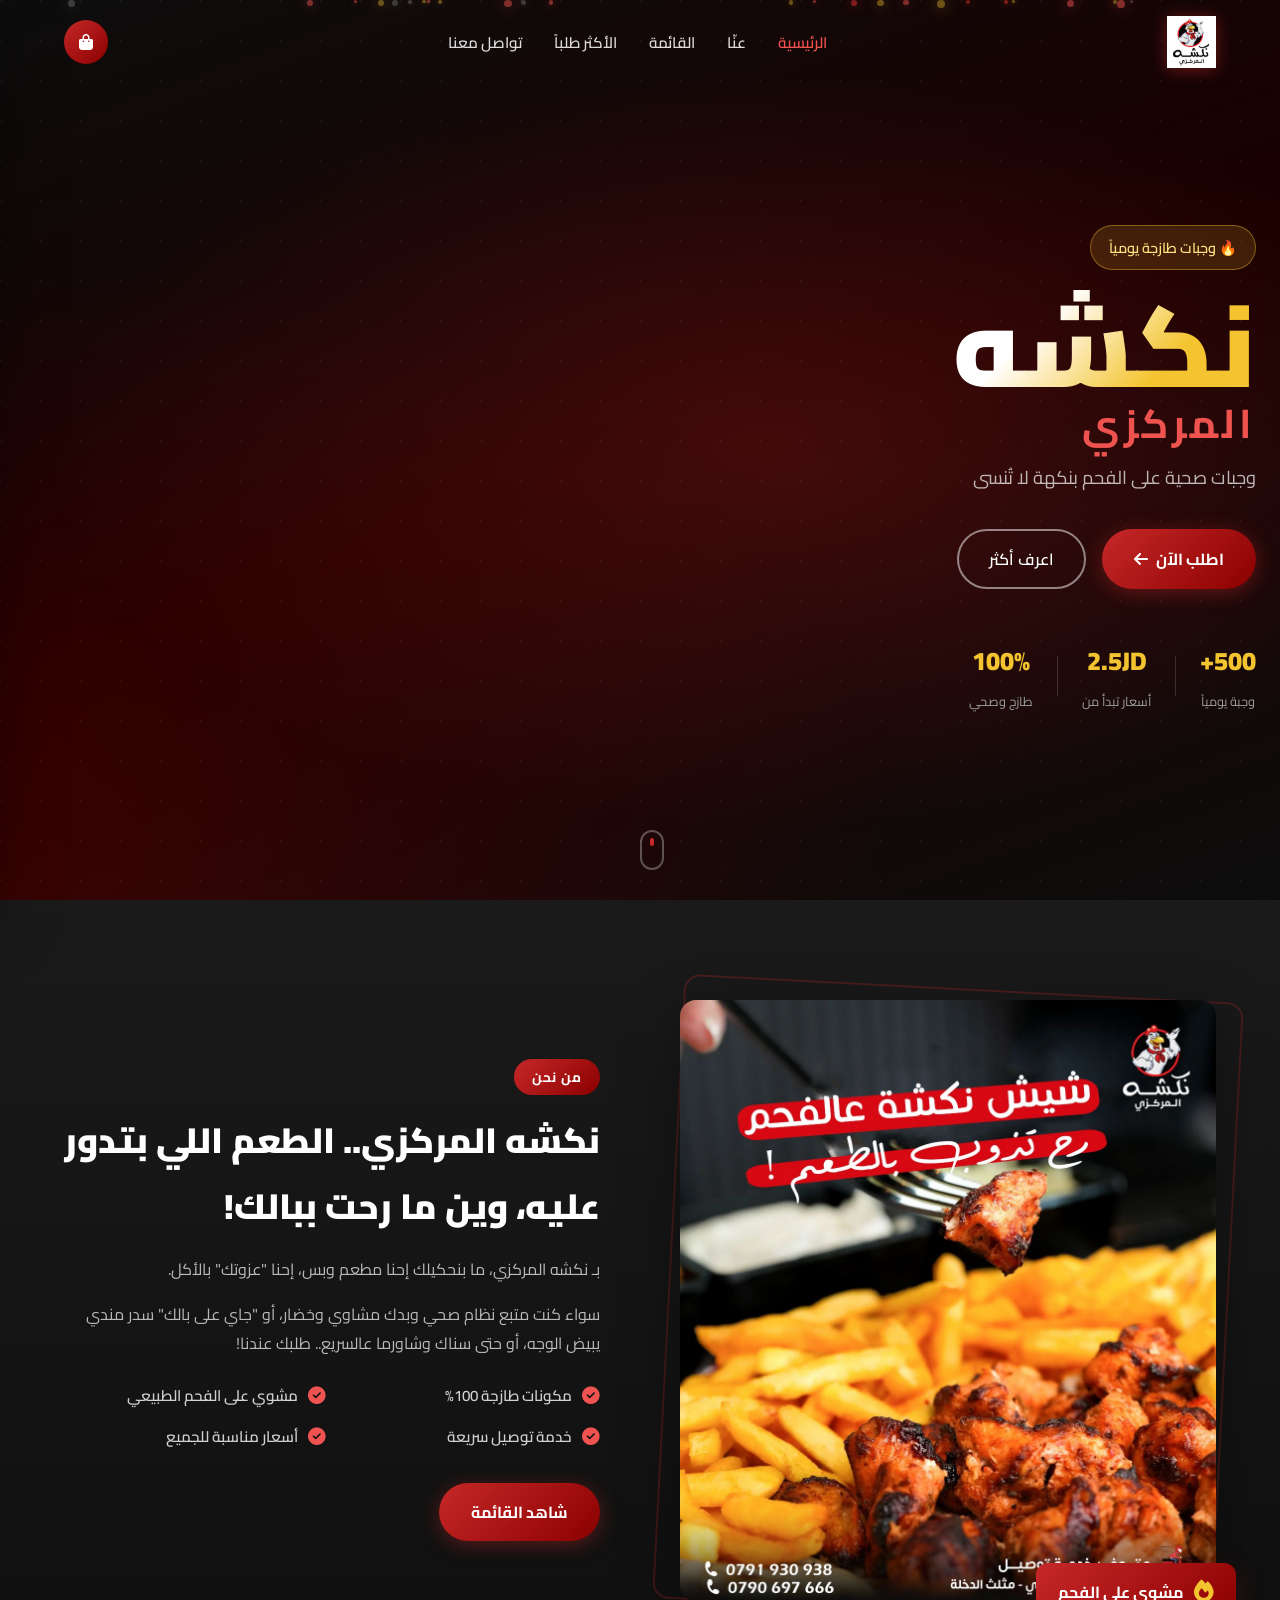
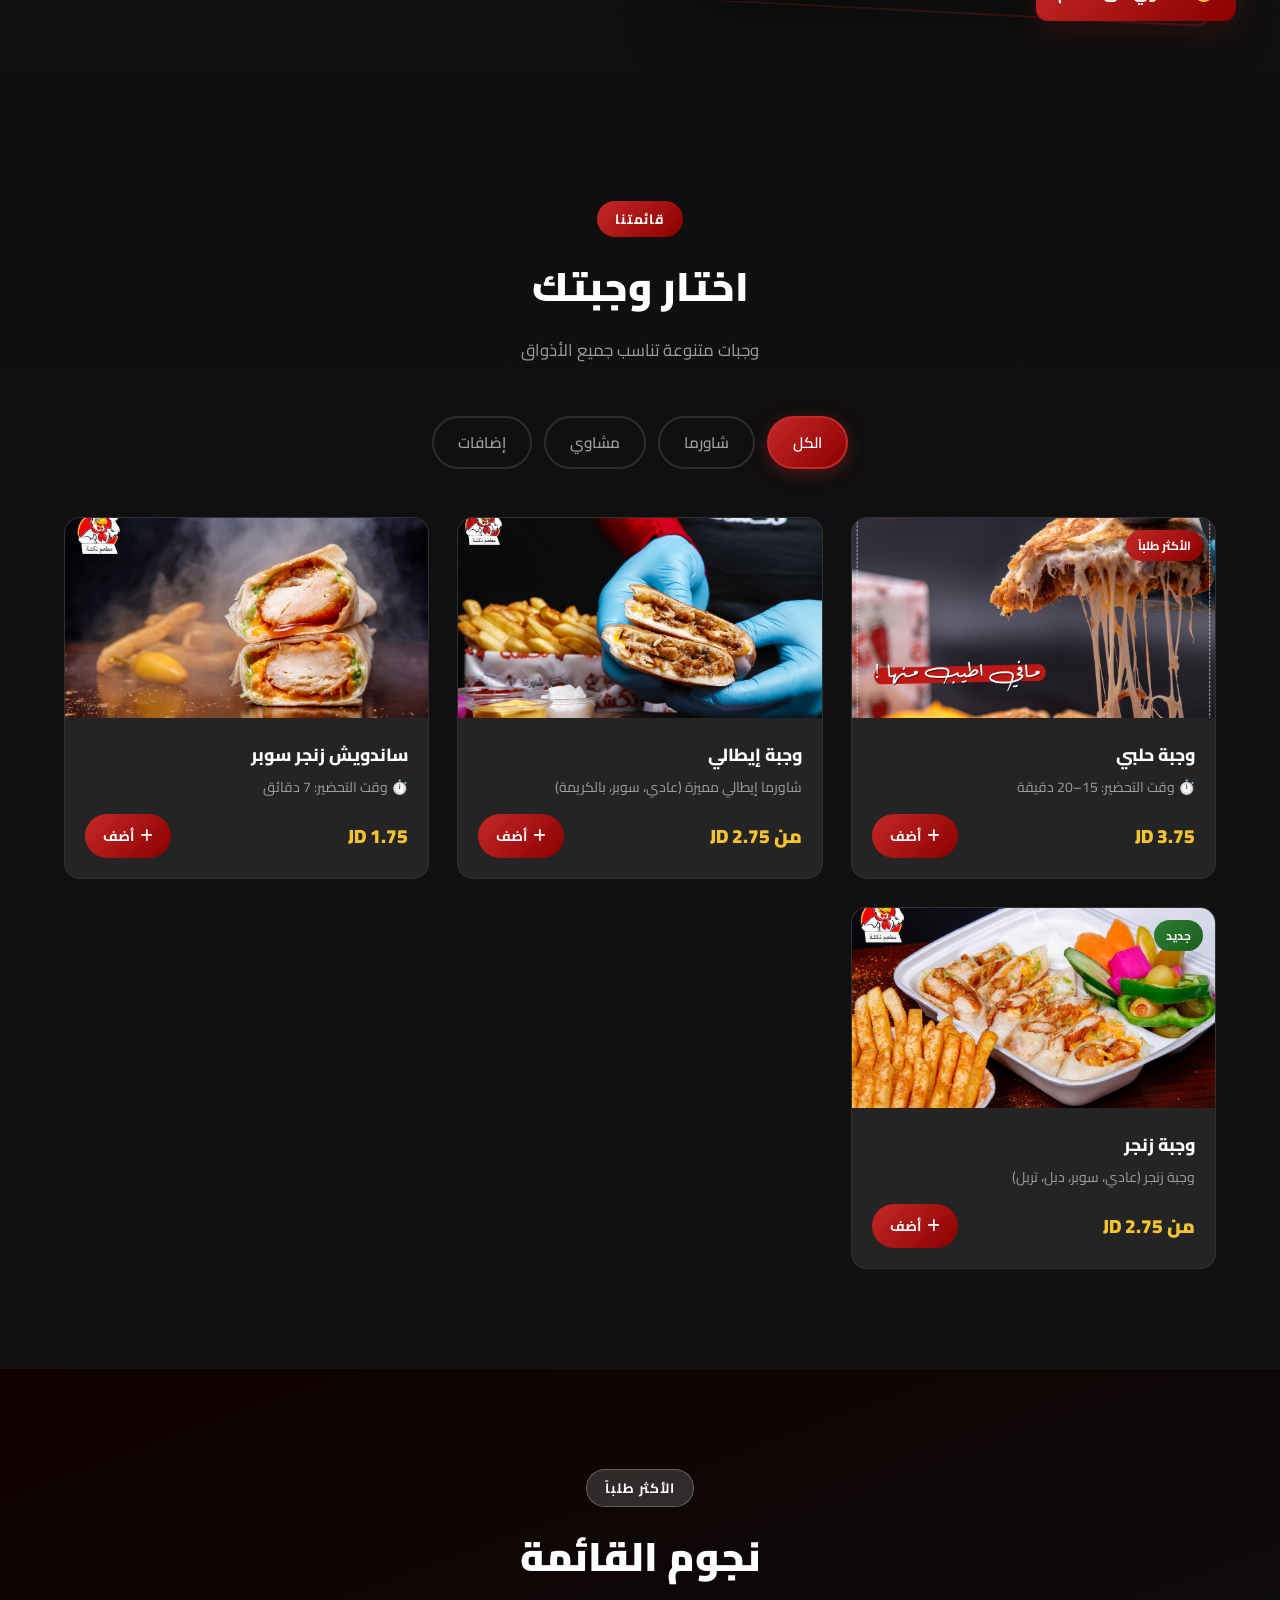
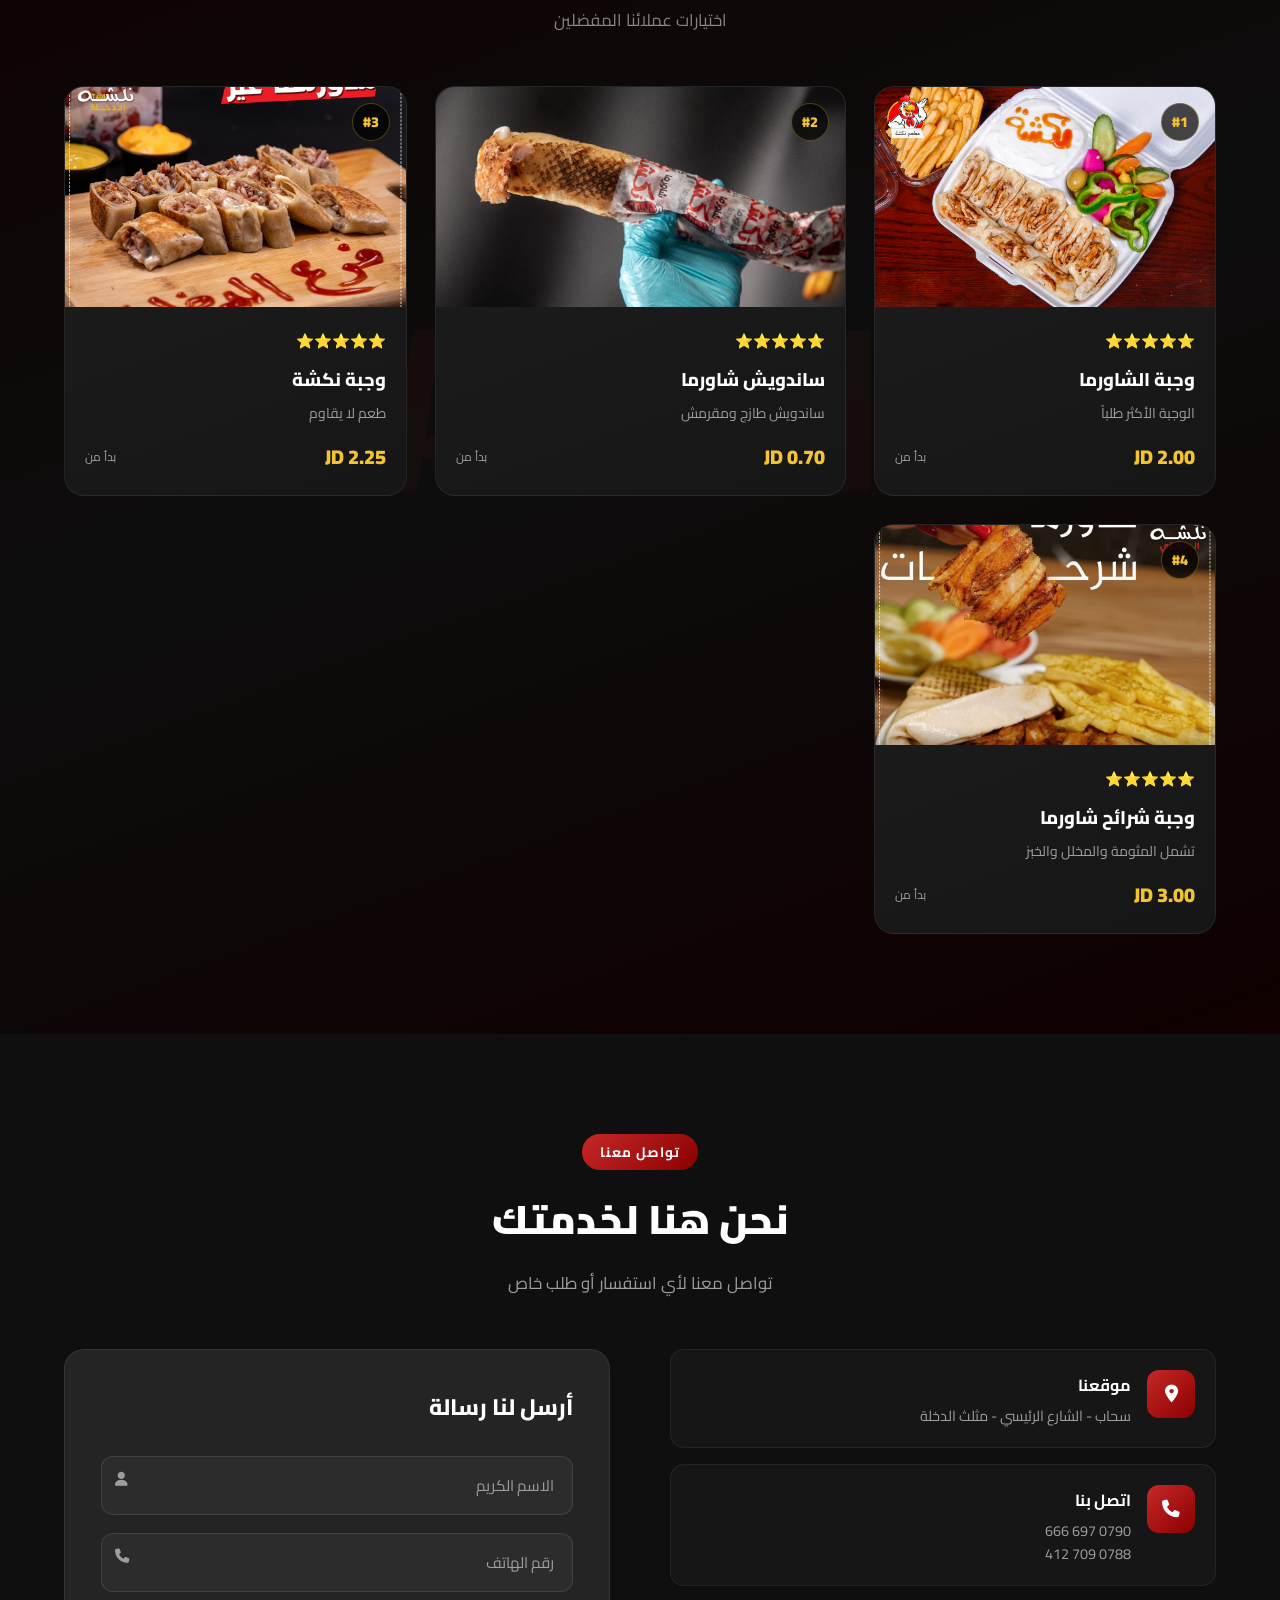
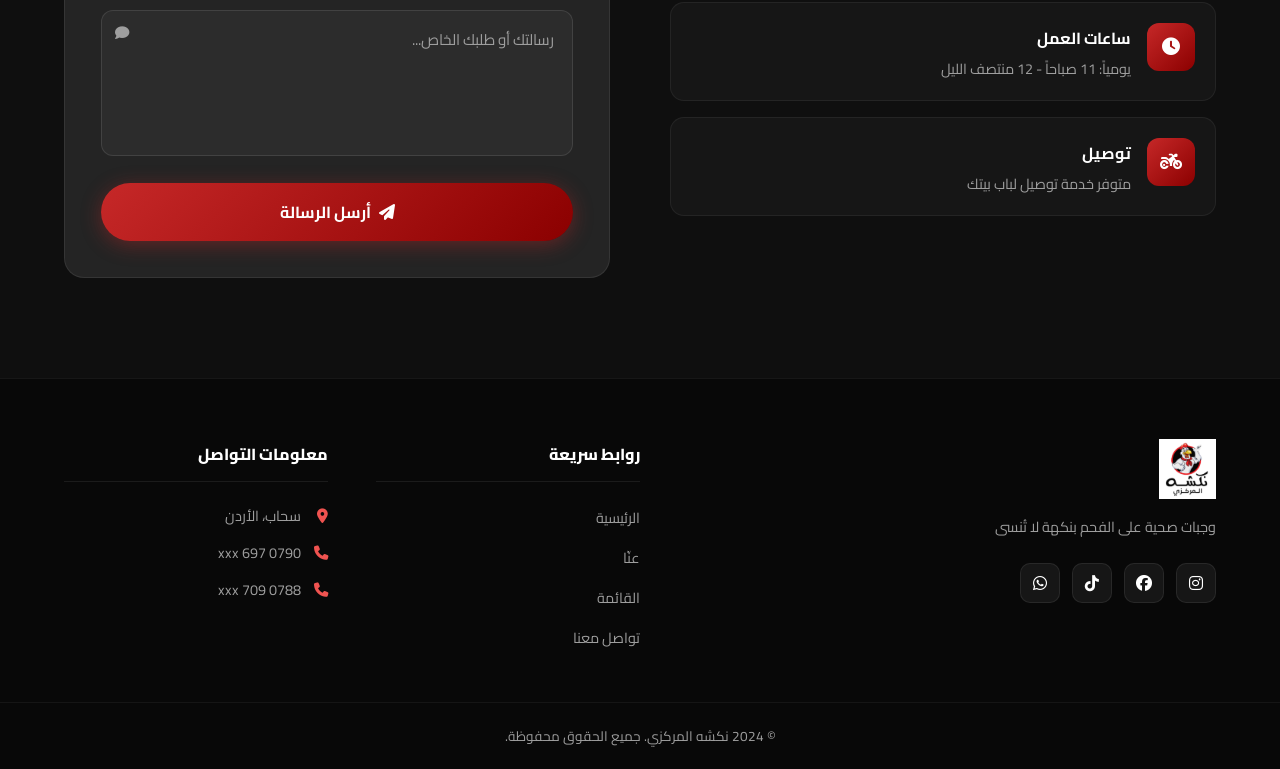
==== commit f922ed3b: "Update index.html" ====
--- a/index.html
+++ b/index.html
@@ -129,8 +129,6 @@
         
         <div class="menu-card reveal-up"  data-category="الشاورما" data-name="وجبة حلبي" data-price="3.75">
           <div class="card-img-wrap">
-            <div class="healthy">
-
             <img src="img/IMG-20231010-WA0001.jpg" alt="وجبة حلبي" />
             <div class="card-badge">الأكثر طلباً</div>
           </div>
@@ -142,7 +140,6 @@
               <button class="add-cart-btn" onclick="showProductDetails('وجبة حلبي', 'img/IMG-20240723-WA0002.jpg', {'وجبة حلبي': 3.75}, ['وجبة حلبي'], '20')">
                 <i class="fas fa-plus"></i> أضف
               </button>
-            </div>
             </div>
           </div>
         </div>
